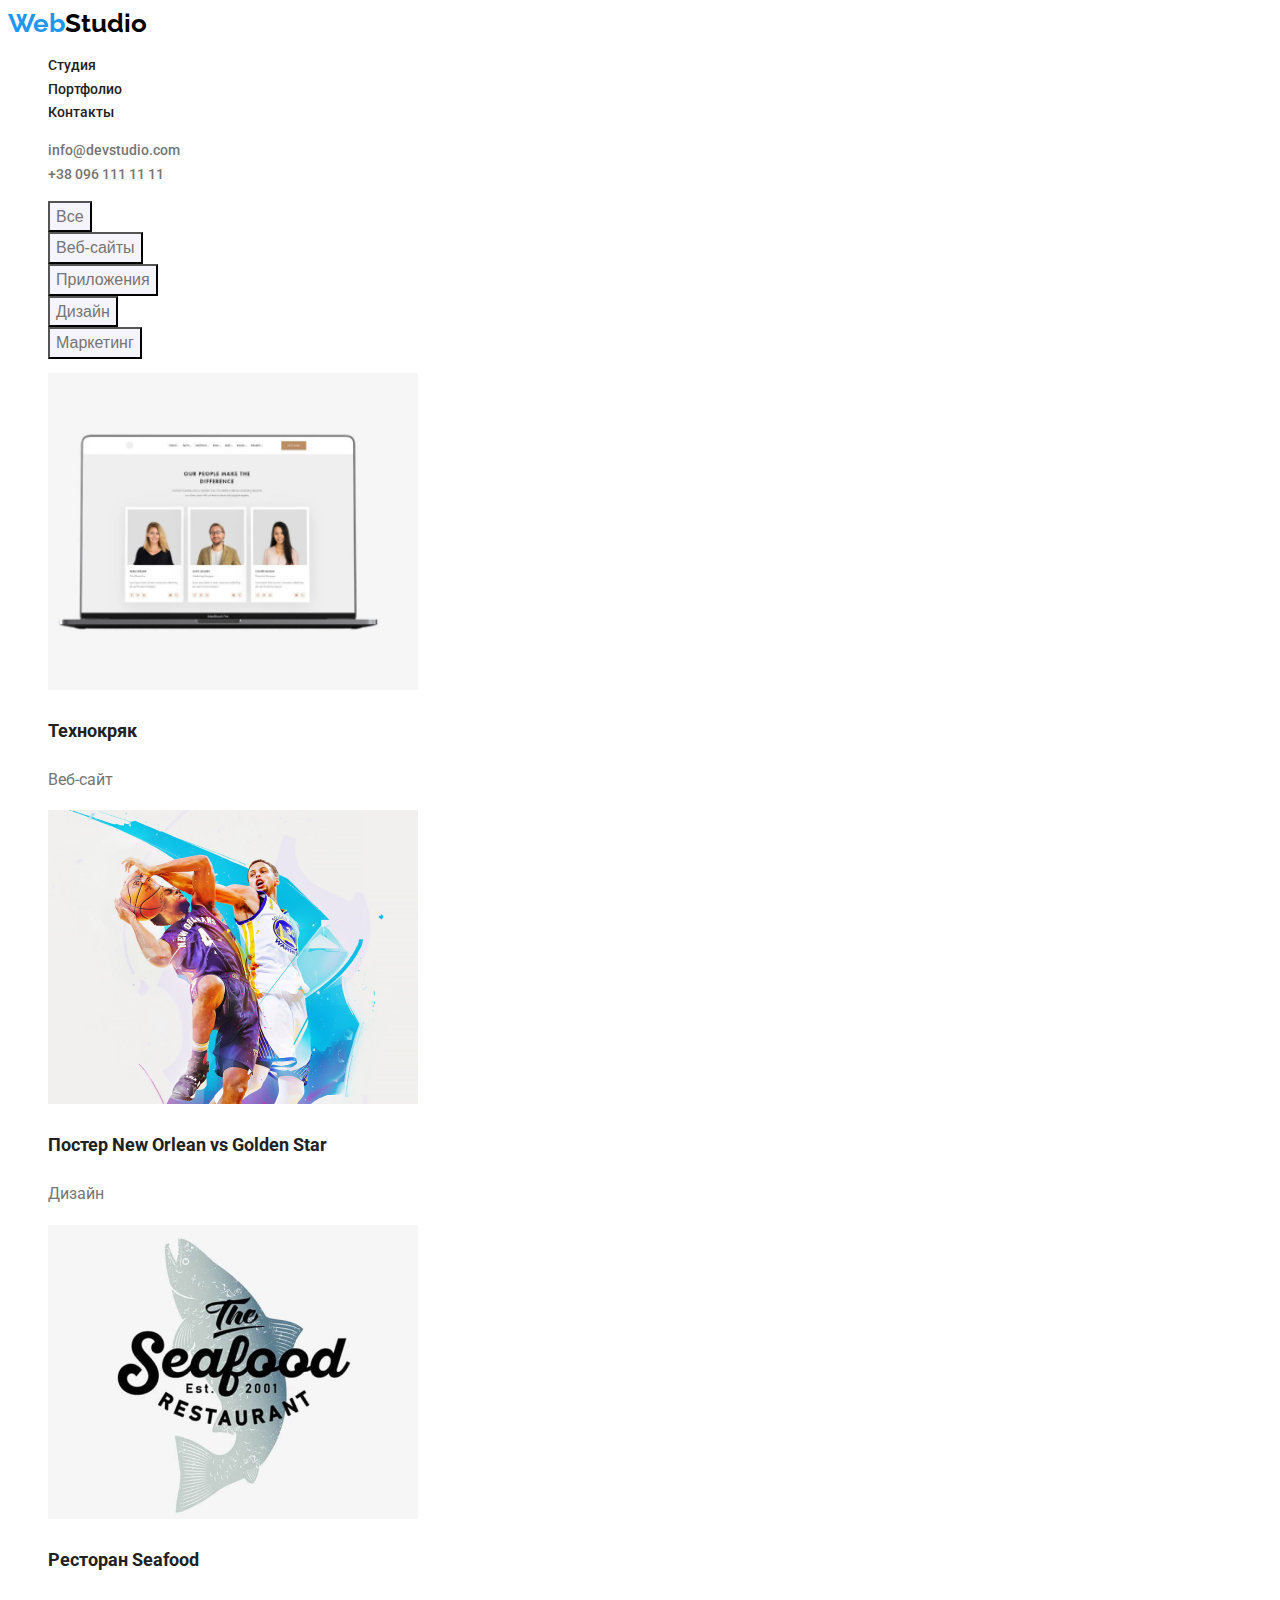
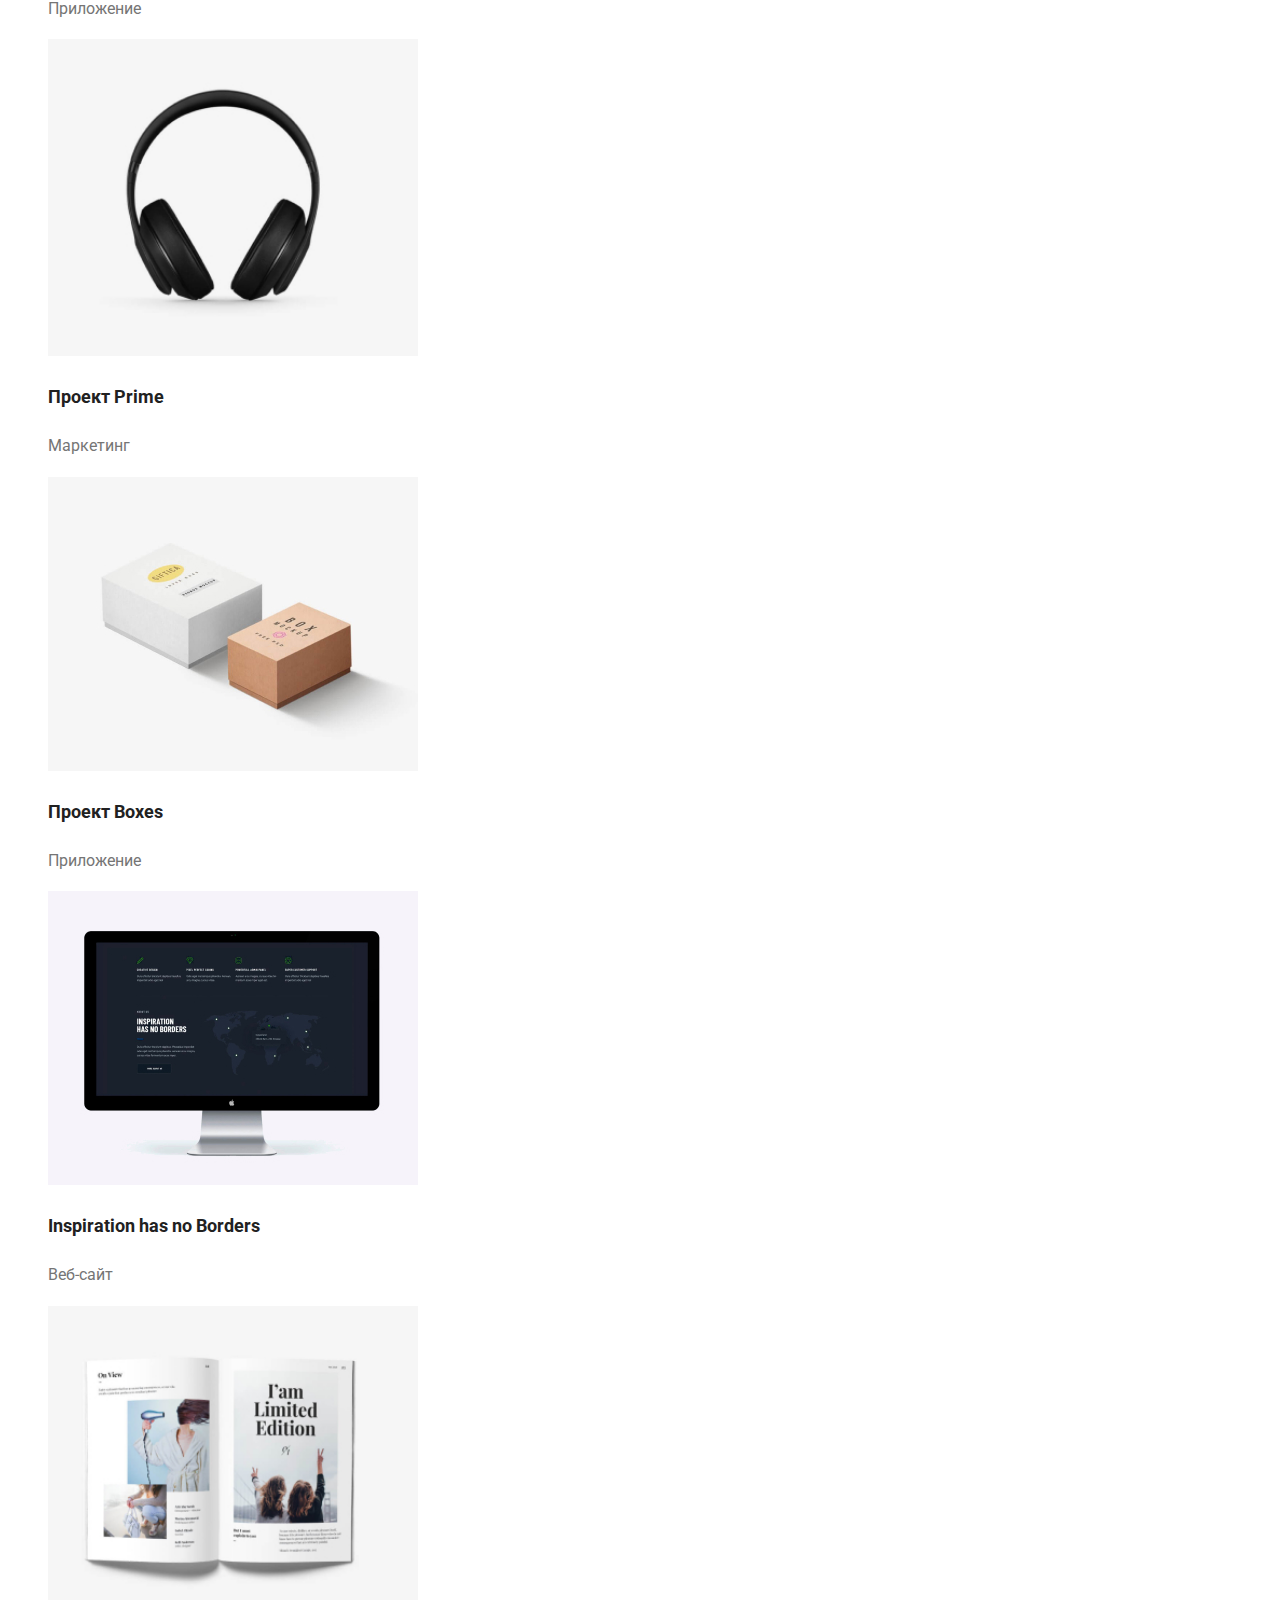
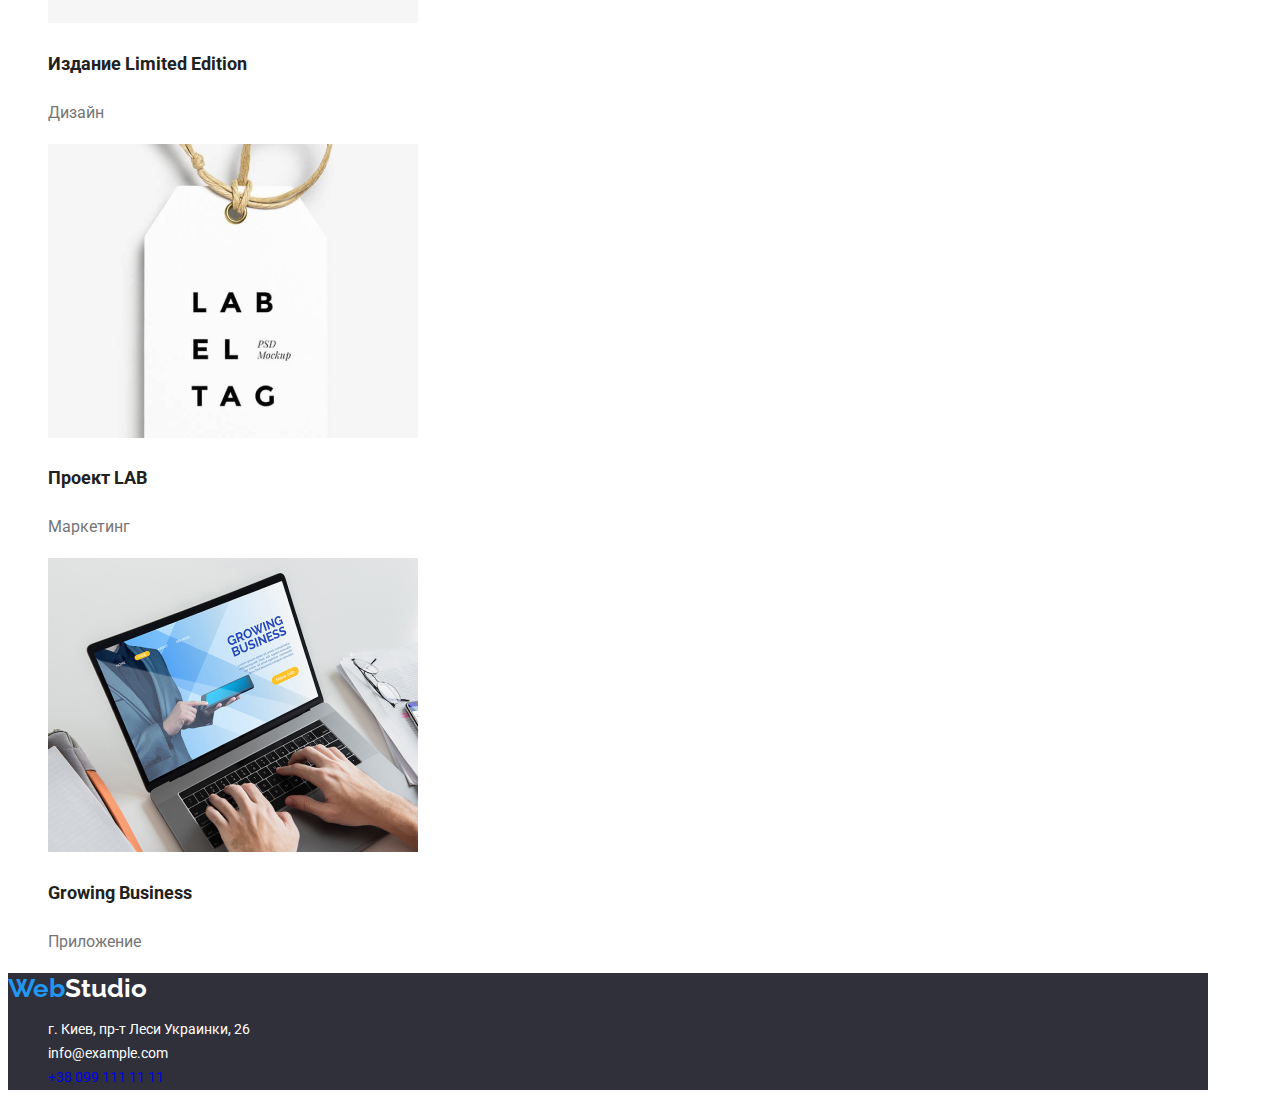
==== portfolio.html @ 722e7d53 "Update portfolio.html" ====
<!DOCTYPE html>
<html lang="en">
  <head>
    <meta charset="UTF-8" />
    <meta http-equiv="X-UA-Compatible" content="IE=edge" />
    <meta name="viewport" content="width=device-width, initial-scale=1.0" />
    <title>Document</title>
    <link
      href="https://fonts.googleapis.com/css2?family=Raleway:wght@700&family=Roboto:wght@400;500;700;900&display=swap"
      rel="stylesheet"
    />
    <link rel="stylesheet" href="./css/styles.css" />
  </head>
  <body>
    <div class="container">
      <header>
      <a class="logo" href="">Web<span class="black-texst">Studio</span> </a>
      <nav>
        <ul>
          <li>
            <a class="link-nav" href="./index.html">Студия</a>
          </li>
          <li>
            <a class="link-nav" href="/portfolio.html">Портфолио</a>
          </li>
          <li><a class="link-nav" href="">Контакты</a></li>
        </ul>
      </nav>
      <ul>
        <li>
          <a class="contact-link" href="">info@devstudio.com</a>
        </li>
        <li>
          <a class="contact-link" href="">+38 096 111 11 11</a>
        </li>
      </ul>
    </header>
    <main>
      <section>
        <ul>
          <li><button class="secondary-button" type="button">Все</button></li>
          <li>
            <button class="secondary-button" type="button">Веб-сайты</button>
          </li>
          <li>
            <button class="secondary-button" type="button">Приложения</button>
          </li>
          <li>
            <button class="secondary-button" type="button">Дизайн</button>
          </li>
          <li>
            <button class="secondary-button" type="button">Маркетинг</button>
          </li>
        </ul>
        <ul class="portfolio-list">
          <li class="portfolio-list-item">
            <img
              class="img"
              src="./images/imgproject1.jpg"
              alt="Project1"
              width="370px"
            />
            <h2 class="portfolio-item-title">Технокряк</h2>
            <p class="portfolio-item-divide">Веб-сайт</p>
          </li>
          <li class="portfolio-list-item">
            <img
              class="img"
              src="./images/imgproject2.jpg"
              alt="Project2"
              width="370px"
            />
            <h2 class="portfolio-item-title">
              Постер New Orlean vs Golden Star
            </h2>
            <p class="portfolio-item-divide">Дизайн</p>
          </li>
          <li class="portfolio-list-item">
            <img
              class="img"
              src="./images/imgproject3.jpg"
              alt="Project3"
              width="370px"
            />
            <h2 class="portfolio-item-title">Ресторан Seafood</h2>
            <p class="portfolio-item-divide">Приложение</p>
          </li>
          <li class="portfolio-list-item">
            <img
              class="img"
              src="./images/imgproject4.jpg"
              alt="Project4"
              width="370px"
            />
            <h2 class="portfolio-item-title">Проект Prime</h2>
            <p class="portfolio-item-divide">Маркетинг</p>
          </li>
          <li class="portfolio-list-item">
            <img
              class="img"
              src="./images/imgproject5.jpg"
              alt="Project5"
              width="370px"
            />
            <h2 class="portfolio-item-title">Проект Boxes</h2>
            <p class="portfolio-item-divide">Приложение</p>
          </li>
          <li class="portfolio-list-item">
            <img
              class="img"
              src="./images/imgproject6.jpg"
              alt="Project6"
              width="370px"
            />
            <h2 class="portfolio-item-title">Inspiration has no Borders</h2>
            <p class="portfolio-item-divide">Веб-сайт</p>
          </li>
          <li class="portfolio-list-item">
            <img
              class="img"
              src="./images/imgproject7.jpg"
              alt="Project7"
              width="370px"
            />
            <h2 class="portfolio-item-title">Издание Limited Edition</h2>
            <p class="portfolio-item-divide">Дизайн</p>
          </li>
          <li class="portfolio-list-item">
            <img
              class="img"
              src="./images/imgproject8.jpg"
              alt="Project8"
              width="370px"
            />
            <h2 class="portfolio-item-title">Проект LAB</h2>
            <p class="portfolio-item-divide">Маркетинг</p>
          </li>
          <li>
            <img
              class="img"
              src="./images/imgproject9.jpg"
              alt="Project9"
              width="370px"
            />
            <h2 class="portfolio-item-title">Growing Business</h2>
            <p class="portfolio-item-divide">Приложение</p>
          </li>
        </ul>
      </section>
    </main>
    <footer class="footer">
      <a href=""
        ><span class="logo">Web<nobr class="white-texst">Studio</nobr></span></a
      >
      <address class="address-section">
        <ul class="contact-footer">
          <li>
            <a
              class="contact-footer"
              href="https://www.google.com.ua/maps/place/бул.+Леси+Украинки,+26,+Киев,+02000/@50.4265841,30.5361971,17z/data=!3m1!4b1!4m9!1m2!2m1!1z0LMuINCa0LjQtdCyLCDQv9GALdGCINCb0LXRgdC4INCj0LrRgNCw0LjQvdC60LgsIDI2!3m5!1s0x40d4cf0e033ecbe9:0x57a4dffefec77da0!8m2!3d50.4265807!4d30.5383858!15sCjPQsy4g0JrQuNC10LIsINC_0YAt0YIg0JvQtdGB0Lgg0KPQutGA0LDQuNC90LrQuCwgMjaSARFjb21wb3VuZF9idWlsZGluZw?hl=ru"
              >г. Киев, пр-т Леси Украинки, 26</a
            >
          </li>
          <li>
            <a class="contact-footer" href="info@example.com"
              >info@example.com</a
            >
          </li>
          <li>
            <a class="contacts-footer" href="+380991111111"
              >+38 099 111 11 11</a
            >
          </li>
        </ul>
      </address>
    </footer>
    </div>
  </body>
</html>
---- css/styles.css ----
:root {
  --primary-text-color: #757575;
  --title-text-color: #212121;
  --accent-color: #2196f3;
  --primary-white-color: #ffffff;
  --section-bg-color: #2f303a;
  --button-bg-color: #f5f4fa;
  --black-texst-color: #000000;
}
body {
  font-family: Roboto;
  font-weight: 400;
  line-height: 1.7;
  color: var(--primary-text-color);
  font-size: 14px;
}
ul {
  list-style: none;
}
a {
  text-decoration: none;
}
.hero-title {
  font-weight: 900;
  font-size: 44px;
  line-height: 1.36;
  color: var(--primary-white-color);
  background-color: var(--section-bg-color);
}
.primary-button {
  font-size: 16px;
  font-weight: 700;
  line-height: 1.9;
  color: var(--primary-white-color);
  background: var(--accent-color);
  cursor: pointer;
}

.title {
  font-size: 36px;
  font-weight: 700;
  line-height: 1.17;
  color: var(--title-text-color);
}
.benefit-title {
  font-size: 14px;
  line-height: 1.17;
  font-weight: 700;
  color: var(--title-text-color);
}
.benefit {
}
.benefit-description {
}

.link {
  font-size: 14px;
  line-height: 1.14;
  color: var(--title-text-color);
}
.portfolio-list {
}
.portfolio-list-item {
}
.img {
}
.portfolio-item-title {
  font-weight: 700;
  line-height: 2;
  color: var(--title-text-color);
  font-size: 18px;
}
.portfolio-item-divide {
  font-size: 16px;
  line-height: 1.86;
  color: var(--primary-text-color);
}
.team {
}
.member-team {
}
.name-team-member {
  font-weight: 500;
  font-size: 16px;
  line-height: 1.17;
  color: var(--title-text-color);
}
.position {
  font-size: 16px;
}
.secondary-button {
  font-size: 16px;
  line-height: 1.6;
  font-weight: 500;
  color: var(---title-text-color);
  background: var(--button-bg-color);
  cursor: pointer;
}
.secondary-button:hover,
.secondary-button:focus {
  color: var(--primary-white-color);
  background: var(--accent-color);
}
.link-nav {
  font-size: 14px;
  font-weight: 500;
  line-height: 1.17;
  color: var(--title-text-color);
}
.link-nav:hover,
.link-nav:focus {
  color: var(--accent-color);
}

.contact-link {
  font-size: 14px;
  font-weight: 500;
  line-height: 1.17;
  color: var(--primary-text-color);
}
.contact-link:hover,
.contact-link:focus {
  color: var(--accent-color);
}
.logo {
  font-family: Raleway;
  font-weight: 700;
  font-size: 26px;
  line-height: 1.17;
  color: var(--accent-color);
}
.black-texst {
  color: var(--black-texst-color);
}
.white-texst {
  color: var(--primary-white-color);
}
.contact-footer {
  line-height: 1.7;
  color: var(--primary-white-color);
}
.footer,
.hero-section {
  background: var(--section-bg-color);
}
.address-section {
  font-style: normal;
}
.container{
  width: 1200px;
}
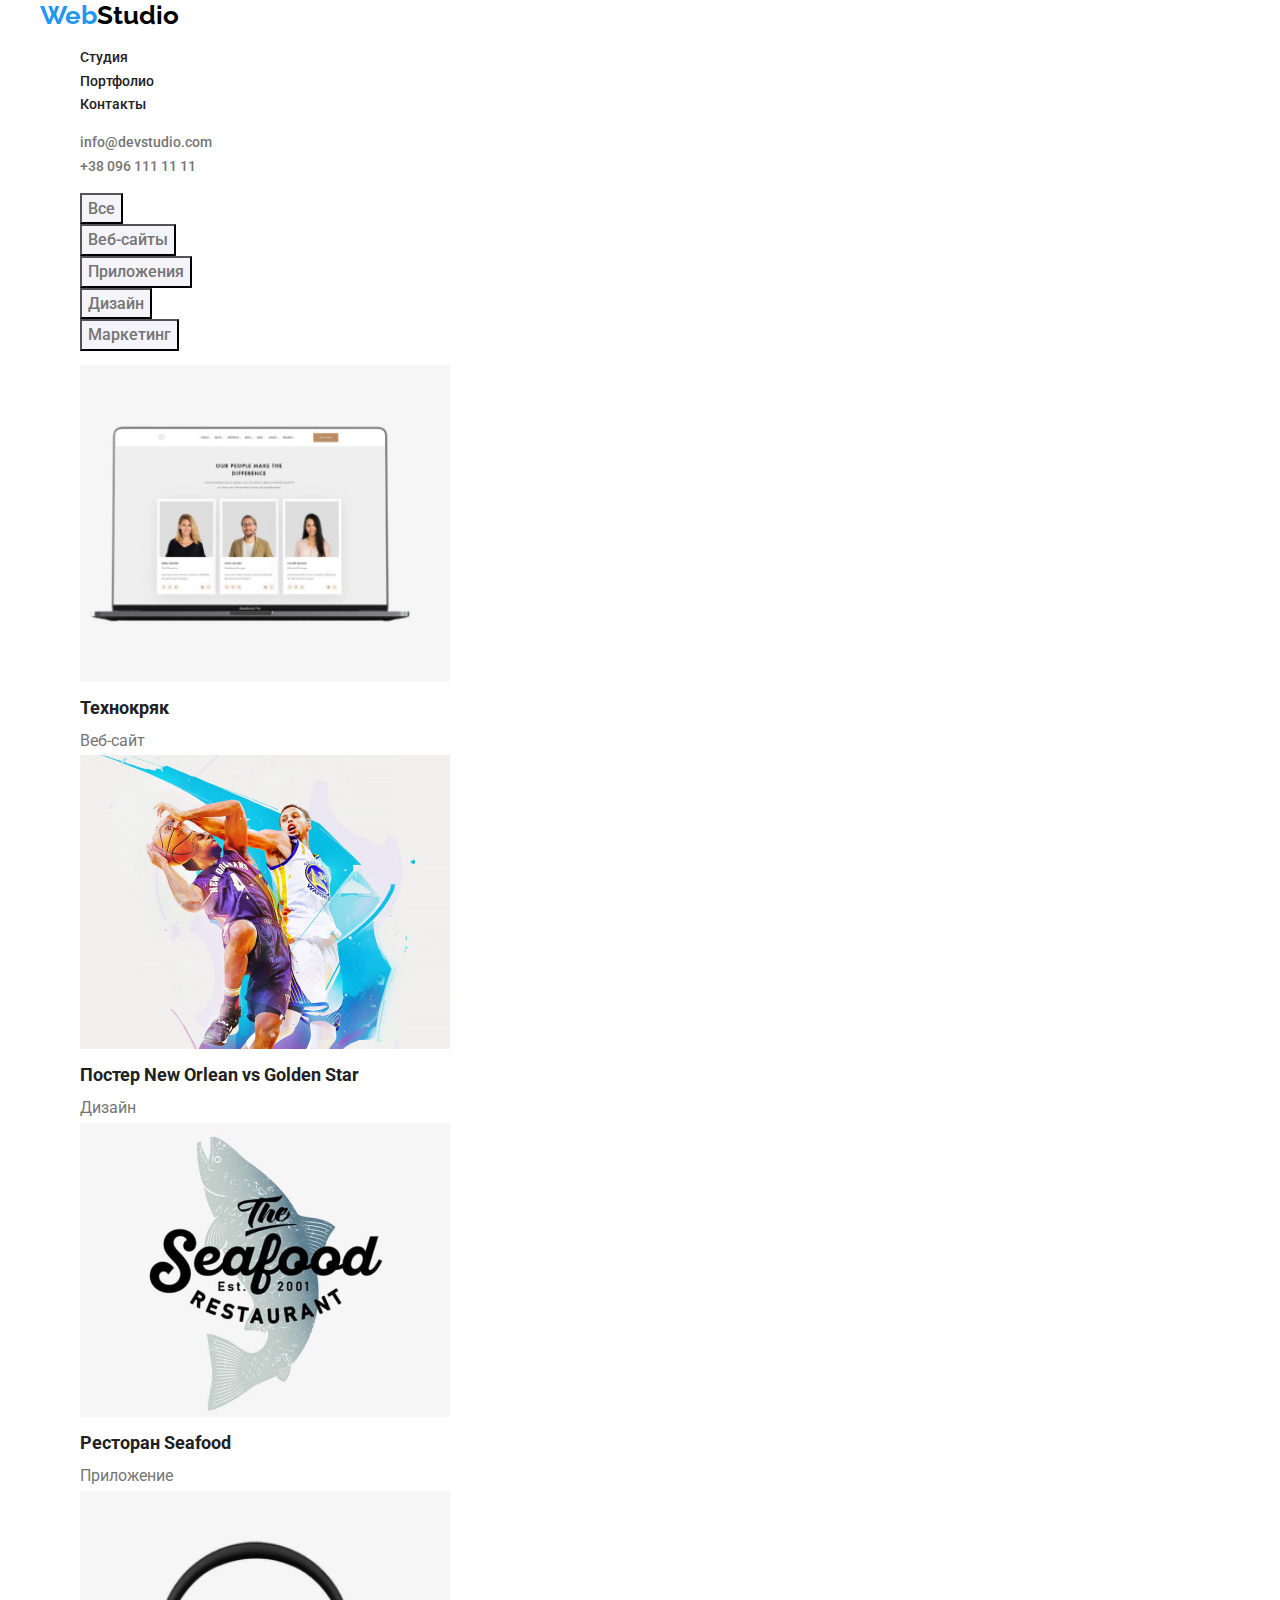
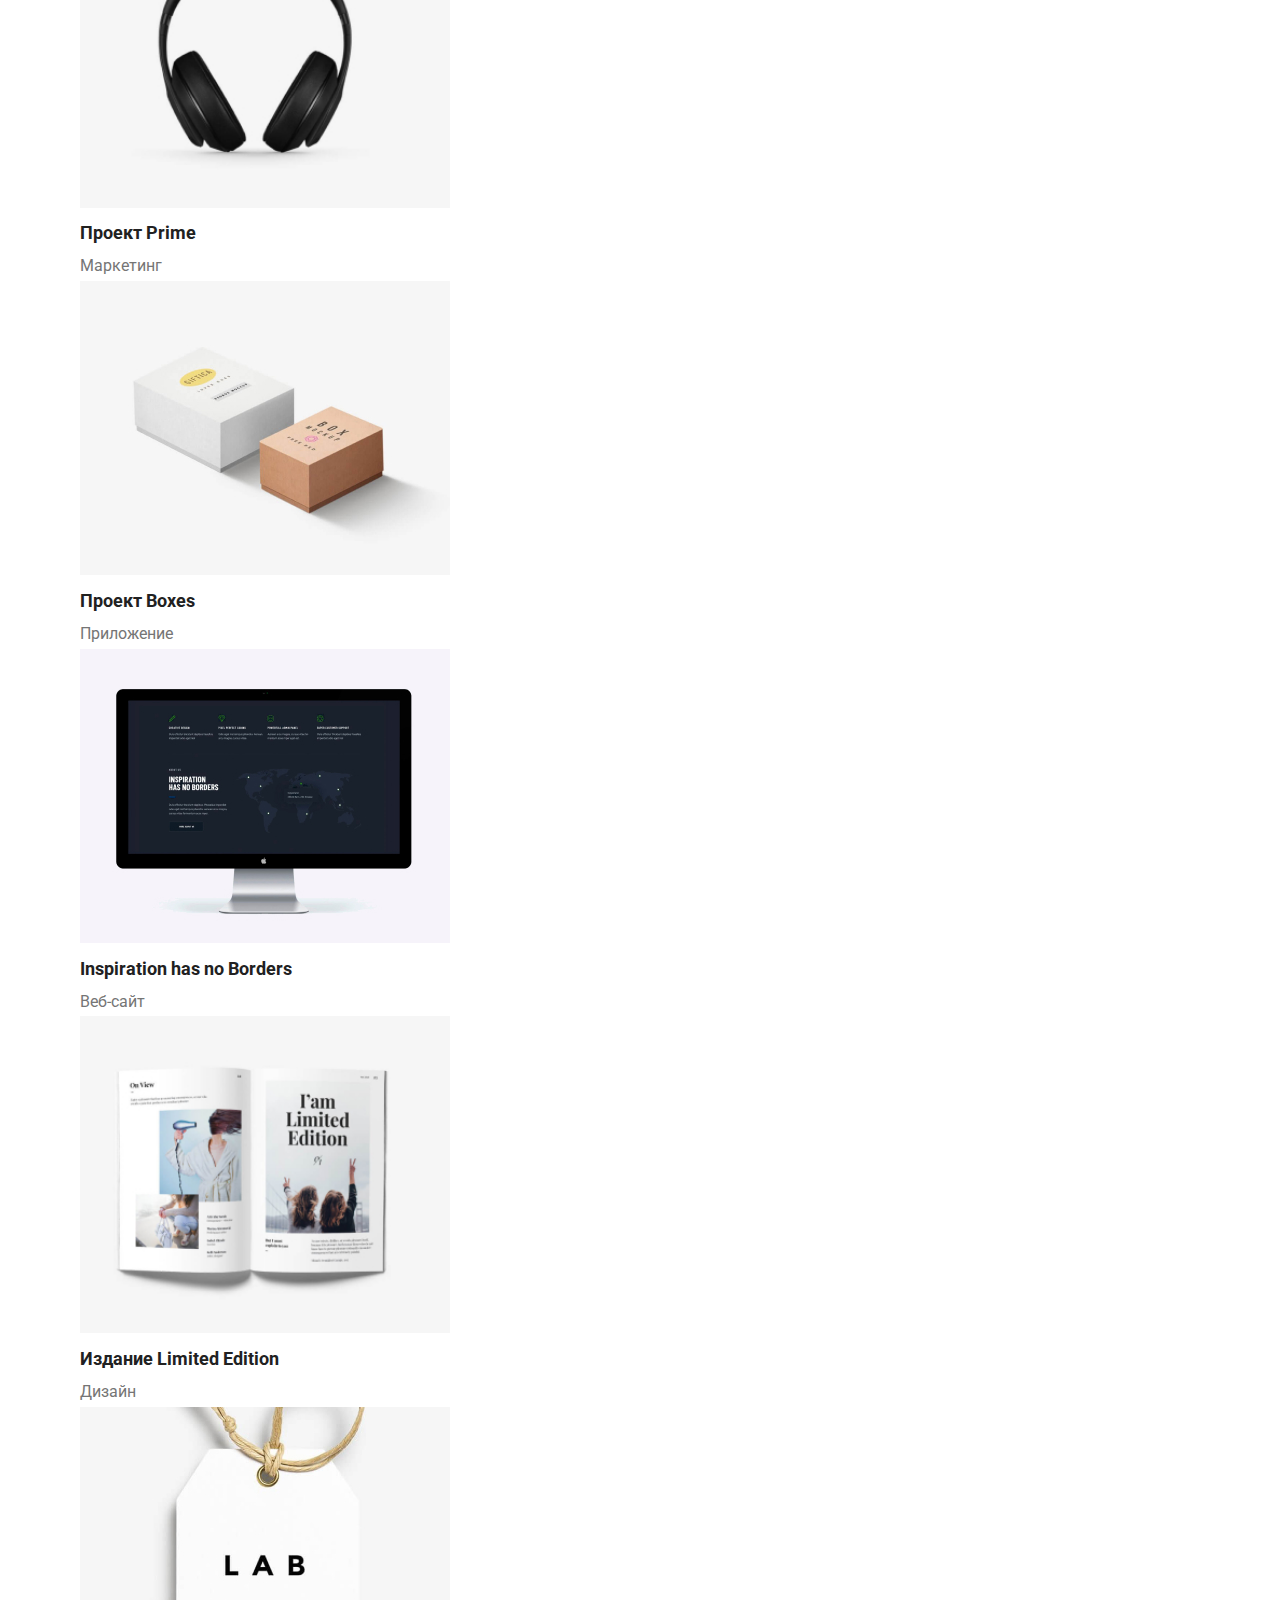
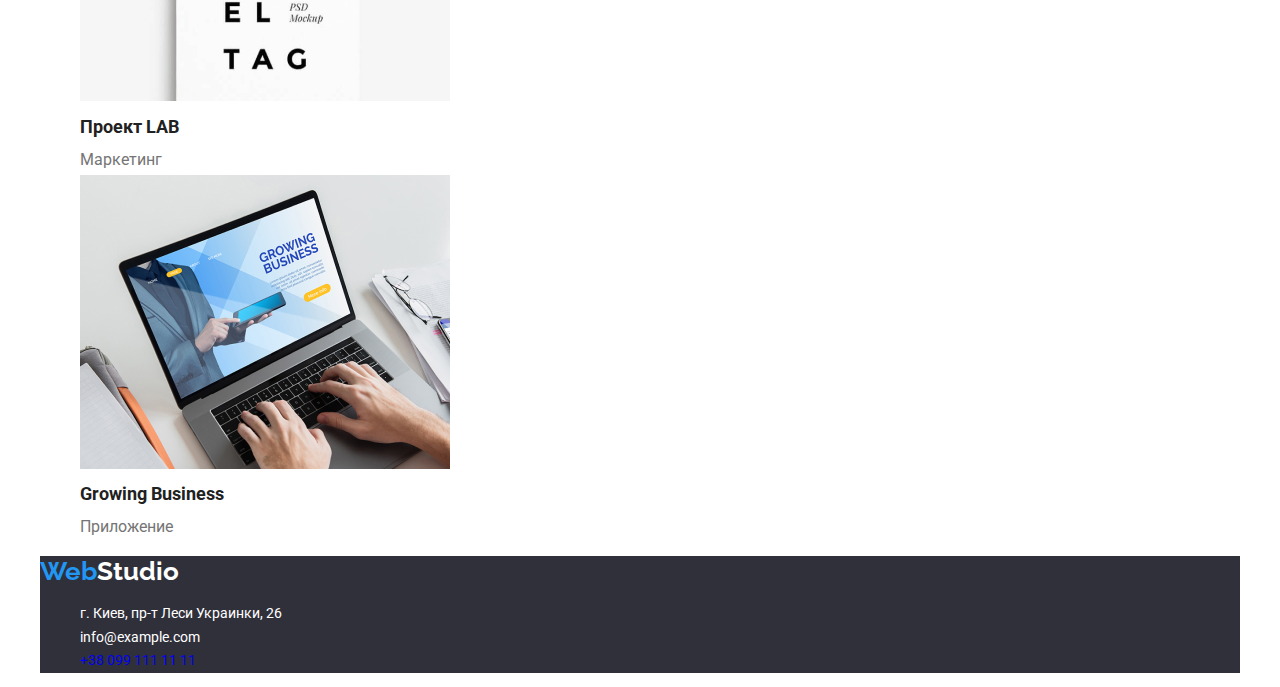
==== commit a52abcf0: "Update portfolio.html" ====
--- a/portfolio.html
+++ b/portfolio.html
@@ -9,6 +9,7 @@
       href="https://fonts.googleapis.com/css2?family=Raleway:wght@700&family=Roboto:wght@400;500;700;900&display=swap"
       rel="stylesheet"
     />
+    <link rel="stylesheet" href="https://cdnjs.cloudflare.com/ajax/libs/modern-normalize/1.1.0/modern-normalize.min.css">
     <link rel="stylesheet" href="./css/styles.css" />
   </head>
   <body>
--- a/css/styles.css
+++ b/css/styles.css
@@ -14,6 +14,10 @@
   color: var(--primary-text-color);
   font-size: 14px;
 }
+p, h2, h1{
+  margin: 0;
+}
+
 ul {
   list-style: none;
 }
@@ -148,4 +152,6 @@
 }
 .container{
   width: 1200px;
+  margin-left: auto;
+  margin-right: auto ;
 }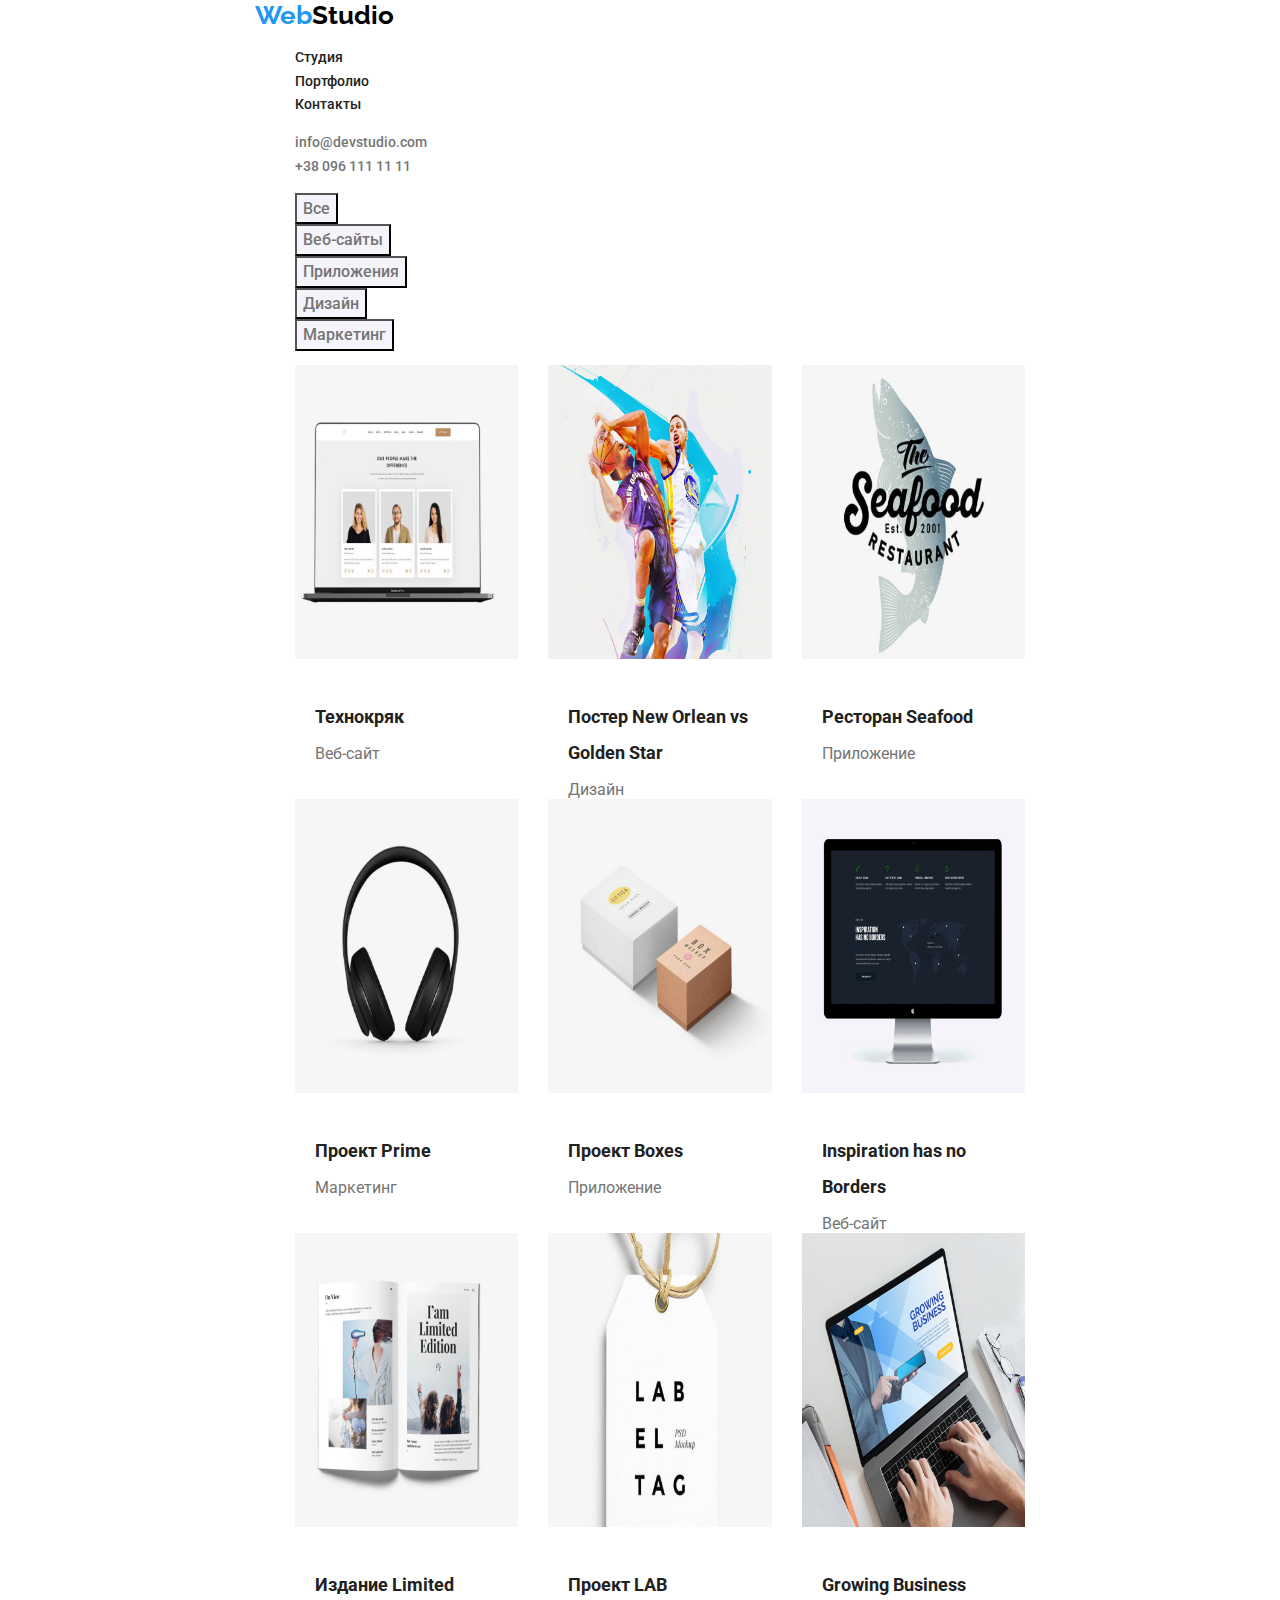
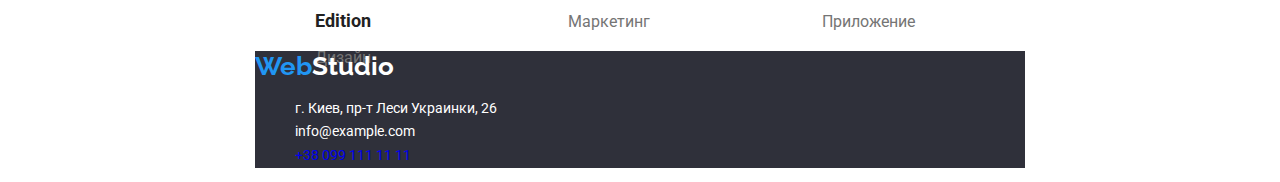
==== commit cffac130: "Update portfolio.html" ====
--- a/portfolio.html
+++ b/portfolio.html
@@ -14,7 +14,7 @@
   </head>
   <body>
     <div class="container">
-      <header>
+      <header >
       <a class="logo" href="">Web<span class="black-texst">Studio</span> </a>
       <nav>
         <ul>
@@ -61,8 +61,8 @@
               alt="Project1"
               width="370px"
             />
-            <h2 class="portfolio-item-title">Технокряк</h2>
-            <p class="portfolio-item-divide">Веб-сайт</p>
+            <div class="card-content"><h2 class="portfolio-item-title">Технокряк</h2>
+            <p class="portfolio-item-divide">Веб-сайт</p></div>
           </li>
           <li class="portfolio-list-item">
             <img
@@ -71,10 +71,10 @@
               alt="Project2"
               width="370px"
             />
-            <h2 class="portfolio-item-title">
+            <div class="card-content"><h2 class="portfolio-item-title">
               Постер New Orlean vs Golden Star
             </h2>
-            <p class="portfolio-item-divide">Дизайн</p>
+            <p class="portfolio-item-divide">Дизайн</p></div>
           </li>
           <li class="portfolio-list-item">
             <img
@@ -83,8 +83,8 @@
               alt="Project3"
               width="370px"
             />
-            <h2 class="portfolio-item-title">Ресторан Seafood</h2>
-            <p class="portfolio-item-divide">Приложение</p>
+            <div class="card-content"><h2 class="portfolio-item-title">Ресторан Seafood</h2>
+            <p class="portfolio-item-divide">Приложение</p></div>
           </li>
           <li class="portfolio-list-item">
             <img
@@ -93,8 +93,8 @@
               alt="Project4"
               width="370px"
             />
-            <h2 class="portfolio-item-title">Проект Prime</h2>
-            <p class="portfolio-item-divide">Маркетинг</p>
+            <div class="card-content"> <h2 class="portfolio-item-title">Проект Prime</h2>
+            <p class="portfolio-item-divide">Маркетинг</p></div>
           </li>
           <li class="portfolio-list-item">
             <img
@@ -103,8 +103,8 @@
               alt="Project5"
               width="370px"
             />
-            <h2 class="portfolio-item-title">Проект Boxes</h2>
-            <p class="portfolio-item-divide">Приложение</p>
+            <div class="card-content"><h2 class="portfolio-item-title">Проект Boxes</h2>
+            <p class="portfolio-item-divide">Приложение</p></div>
           </li>
           <li class="portfolio-list-item">
             <img
@@ -113,8 +113,8 @@
               alt="Project6"
               width="370px"
             />
-            <h2 class="portfolio-item-title">Inspiration has no Borders</h2>
-            <p class="portfolio-item-divide">Веб-сайт</p>
+            <div class="card-content"><h2 class="portfolio-item-title">Inspiration has no Borders</h2>
+            <p class="portfolio-item-divide">Веб-сайт</p></div>
           </li>
           <li class="portfolio-list-item">
             <img
@@ -123,8 +123,8 @@
               alt="Project7"
               width="370px"
             />
-            <h2 class="portfolio-item-title">Издание Limited Edition</h2>
-            <p class="portfolio-item-divide">Дизайн</p>
+            <div class="card-content"> <h2 class="portfolio-item-title">Издание Limited Edition</h2>
+            <p class="portfolio-item-divide">Дизайн</p></div>
           </li>
           <li class="portfolio-list-item">
             <img
@@ -133,18 +133,18 @@
               alt="Project8"
               width="370px"
             />
-            <h2 class="portfolio-item-title">Проект LAB</h2>
-            <p class="portfolio-item-divide">Маркетинг</p>
+            <div class="card-content"><h2 class="portfolio-item-title">Проект LAB</h2>
+            <p class="portfolio-item-divide">Маркетинг</p></div>
           </li>
-          <li>
+          <li class="portfolio-list-item">
             <img
               class="img"
               src="./images/imgproject9.jpg"
               alt="Project9"
               width="370px"
             />
-            <h2 class="portfolio-item-title">Growing Business</h2>
-            <p class="portfolio-item-divide">Приложение</p>
+            <div class="card-content"><h2 class="portfolio-item-title">Growing Business</h2>
+            <p class="portfolio-item-divide">Приложение</p></div>
           </li>
         </ul>
       </section>
--- a/css/styles.css
+++ b/css/styles.css
@@ -16,6 +16,7 @@
 }
 p, h2, h1{
   margin: 0;
+  padding: 0;
 }
 
 ul {
@@ -63,21 +64,40 @@
   color: var(--title-text-color);
 }
 .portfolio-list {
+  display: flex;
+  flex-wrap: wrap;
+  
+  margin-top: -30px;
+  margin-left: -30px;
 }
-.portfolio-list-item {
+ .portfolio-list-item {
+  flex-basis: calc(100% / 3 - 30px);
+  margin-top: 30px;
+  margin-left: 30px;
+  width: 370px;
+  height: 404px;
 }
 .img {
+  display: block;
+  width: 370px;
+  height: 294px;
+  max-width: 100%;
 }
 .portfolio-item-title {
   font-weight: 700;
   line-height: 2;
   color: var(--title-text-color);
   font-size: 18px;
+  margin-top: 20px;
 }
 .portfolio-item-divide {
   font-size: 16px;
   line-height: 1.86;
   color: var(--primary-text-color);
+  margin-top: 4px;
+}
+.card-content{
+  padding: 20px;
 }
 .team {
 }
@@ -154,4 +174,7 @@
   width: 1200px;
   margin-left: auto;
   margin-right: auto ;
+  padding-left: 215px;
+  padding-right: 215px;
+ 
 }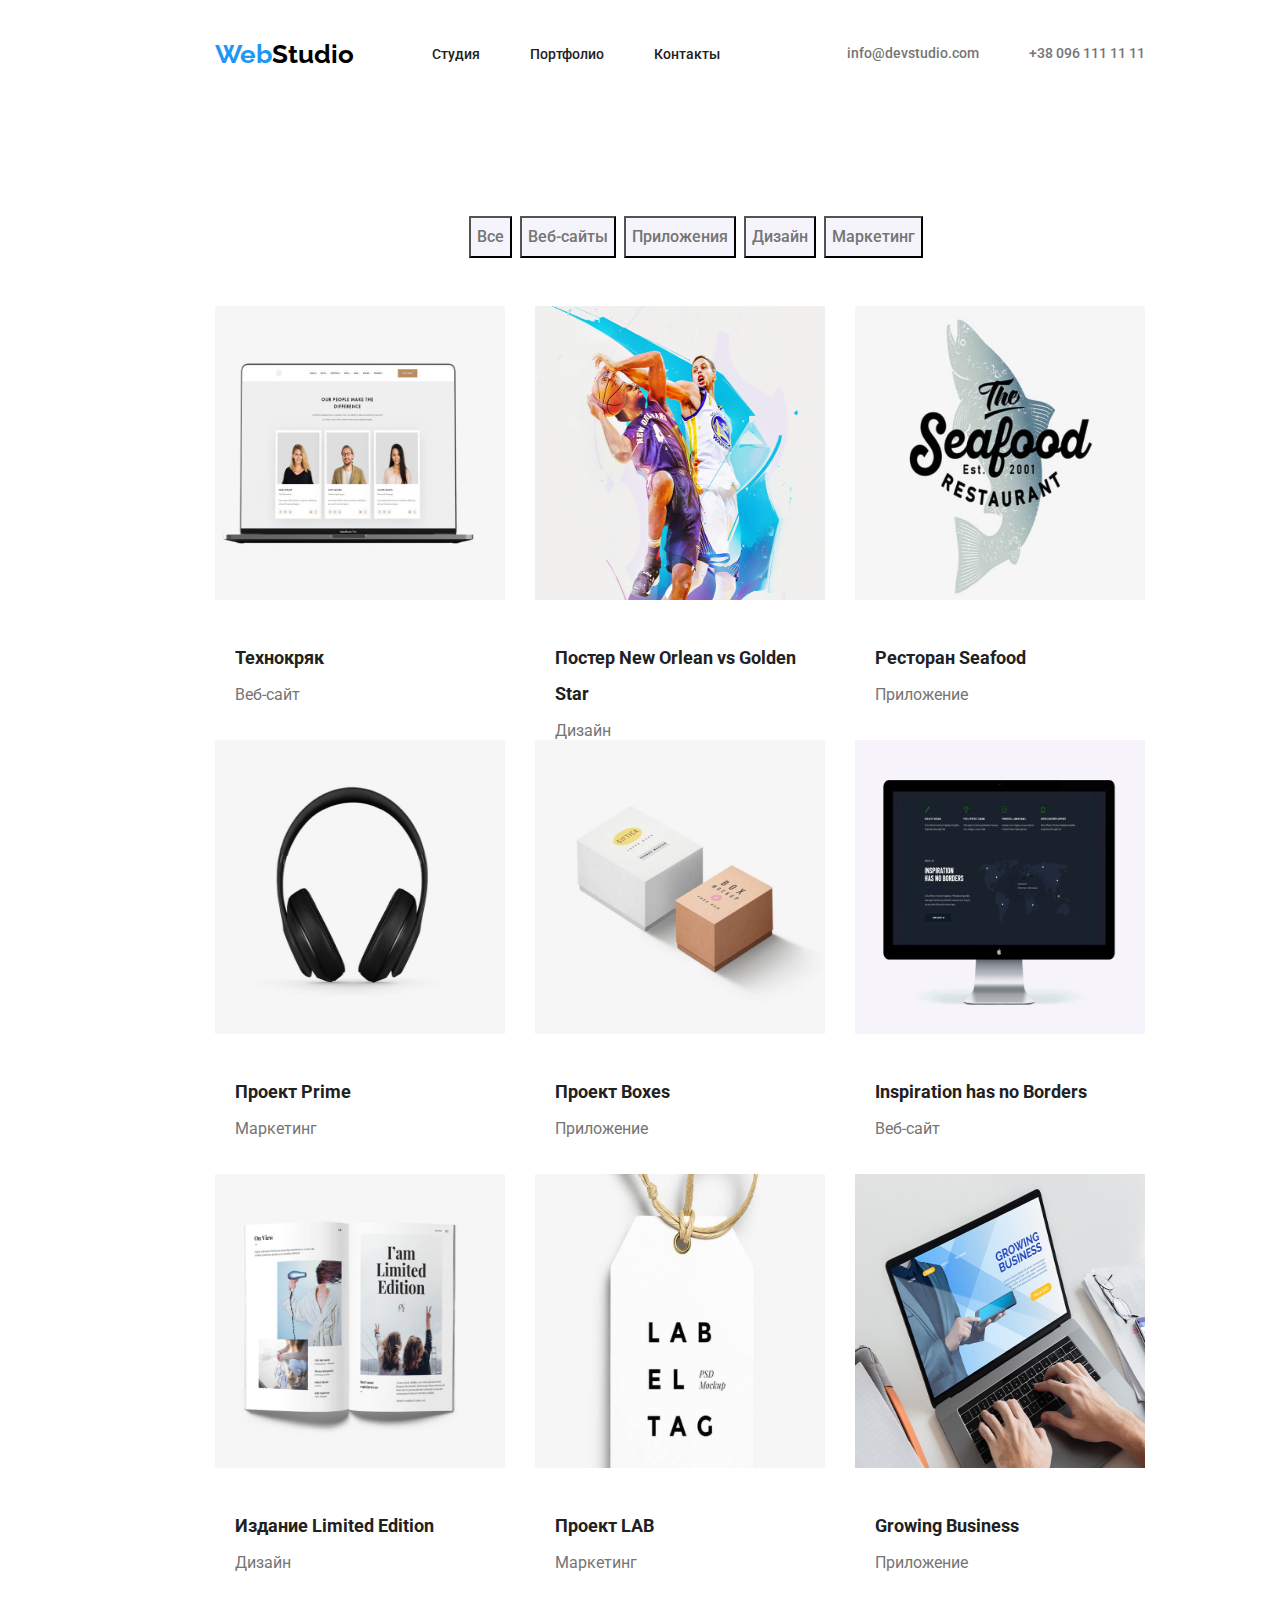
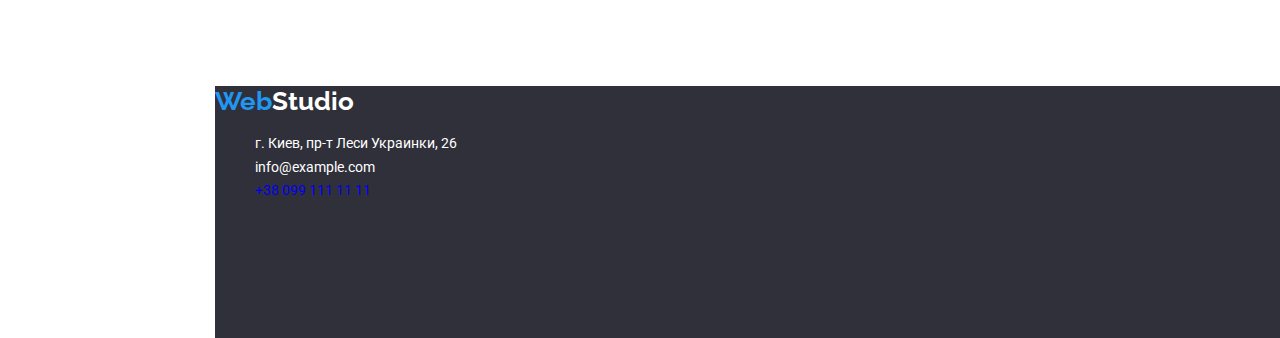
==== commit 5ed1dfc7: "Update portfolio.html" ====
--- a/portfolio.html
+++ b/portfolio.html
@@ -15,41 +15,43 @@
   <body>
     <div class="container">
       <header >
-      <a class="logo" href="">Web<span class="black-texst">Studio</span> </a>
-      <nav>
-        <ul>
-          <li>
+        <div class="main-nav">
+          <a class="logo" href="">Web<span class="black-texst">Studio</span> </a>
+      <nav >
+        <ul class="site-nav">
+          <li class="item">
             <a class="link-nav" href="./index.html">Студия</a>
           </li>
-          <li>
+          <li class="item">
             <a class="link-nav" href="/portfolio.html">Портфолио</a>
           </li>
-          <li><a class="link-nav" href="">Контакты</a></li>
+          <li class="item"><a class="link-nav" href="">Контакты</a></li>
         </ul>
       </nav>
-      <ul>
-        <li>
+      <ul class="contact-title">
+        <li class="contact-item">
           <a class="contact-link" href="">info@devstudio.com</a>
         </li>
-        <li>
+        <li class="contact-item">
           <a class="contact-link" href="">+38 096 111 11 11</a>
         </li>
       </ul>
+        </div>
     </header>
     <main>
       <section>
-        <ul>
-          <li><button class="secondary-button" type="button">Все</button></li>
-          <li>
+        <ul class="secondary-button-title">
+          <li class="secondary-button-item"><button class="secondary-button" type="button">Все</button></li>
+          <li class="secondary-button-item">
             <button class="secondary-button" type="button">Веб-сайты</button>
           </li>
-          <li>
+          <li class="secondary-button-item">
             <button class="secondary-button" type="button">Приложения</button>
           </li>
-          <li>
+          <li class="secondary-button-item">
             <button class="secondary-button" type="button">Дизайн</button>
           </li>
-          <li>
+          <li class="secondary-button-item">
             <button class="secondary-button" type="button">Маркетинг</button>
           </li>
         </ul>
--- a/css/styles.css
+++ b/css/styles.css
@@ -46,14 +46,47 @@
   font-weight: 700;
   line-height: 1.17;
   color: var(--title-text-color);
+  display: flex;
+  justify-content: center;
+  margin-bottom: 50px;
+  margin-top: 94px ;
+}
+.tittle-img{
+  display: flex;
+  padding-left: 0px;
+}
+.title-item-img{
+  padding-right:   30px;
+}
+.title-item-img:last-child{
+  padding-right:   0px;
+}
+.img-title{
+
+  width: 370px;
+  height: 294px;
+ max-width: 100%;
+
+}
+.benefit-section{
+  display: flex;
+  padding-top: 94px;
+  padding-left: 0px;
+  
 }
 .benefit-title {
   font-size: 14px;
   line-height: 1.17;
   font-weight: 700;
   color: var(--title-text-color);
+  margin-bottom: 10px;
 }
 .benefit {
+  margin-right: 30px;
+  width: 270px;
+}
+.benefit:last-child{
+  margin-right: 0px;
 }
 .benefit-description {
 }
@@ -66,6 +99,8 @@
 .portfolio-list {
   display: flex;
   flex-wrap: wrap;
+  padding-bottom: 94px;
+  padding-left: 0px;
   
   margin-top: -30px;
   margin-left: -30px;
@@ -100,17 +135,53 @@
   padding: 20px;
 }
 .team {
+  display: flex;
+  padding-left: 0px;
+  padding-bottom: 94px;
+}
+.img-team{
+   width: 270px;
+  height: 260px;
+  max-width: 100%;
 }
 .member-team {
-}
+  margin-right: 30px;
+
+}
+.member-team:last-child{margin-right: 0px;}
 .name-team-member {
   font-weight: 500;
   font-size: 16px;
   line-height: 1.17;
   color: var(--title-text-color);
+  margin-top: 30px;
+  text-align: center;
 }
 .position {
   font-size: 16px;
+  margin-bottom: 30px;
+  text-align: center;
+}
+
+.link-nav {
+  font-size: 14px;
+  font-weight: 500;
+  line-height: 1.17;
+  color: var(--title-text-color);
+  display: block;
+  padding-top: 32px;
+  padding-bottom: 32px;
+}
+.site-nav{
+  display: flex;
+}
+.item{
+  margin-right: 50px;
+}
+.item :last-child{margin-right: 0px;}
+.link-nav:hover,
+.link-nav:focus {
+  color: var(--accent-color);
 }
 .secondary-button {
   font-size: 16px;
@@ -119,28 +190,45 @@
   color: var(---title-text-color);
   background: var(--button-bg-color);
   cursor: pointer;
+  padding-top: 6px;
+  padding-bottom: 6px;
 }
 .secondary-button:hover,
 .secondary-button:focus {
   color: var(--primary-white-color);
   background: var(--accent-color);
 }
-.link-nav {
-  font-size: 14px;
-  font-weight: 500;
-  line-height: 1.17;
-  color: var(--title-text-color);
-}
-.link-nav:hover,
-.link-nav:focus {
-  color: var(--accent-color);
-}
-
+.secondary-button-title{
+  display: flex;
+  justify-content: center;
+padding-bottom: 34px;
+}
+.secondary-button-item{
+  margin-right: 8px;
+}
+.secondary-button-item :first-child{ 
+  margin-right: 0;}
+  .contact-title{
+    display: flex;
+  }
+.contact-item{
+    margin-right: 50px;
+  }
+  .contact-item:last-child{
+    margin-right: 0px;
+  }
+  .main-nav{
+display: flex;
+align-items: center;
+justify-content: space-between;
+padding-bottom: 94px;
+  }
 .contact-link {
   font-size: 14px;
   font-weight: 500;
   line-height: 1.17;
   color: var(--primary-text-color);
+
 }
 .contact-link:hover,
 .contact-link:focus {
@@ -162,16 +250,29 @@
 .contact-footer {
   line-height: 1.7;
   color: var(--primary-white-color);
+  margin-bottom: 9px;
+}
+.contact-footer:last-child{
+  margin-bottom: 0px;
 }
 .footer,
 .hero-section {
   background: var(--section-bg-color);
 }
+.footer{
+  height: 252px;
+  width: 1200px;
+}
 .address-section {
   font-style: normal;
 }
+.footer-main{
+  padding-top: 60px;
+  padding-bottom: 60px;
+
+}
 .container{
-  width: 1200px;
+  width: 1360px;
   margin-left: auto;
   margin-right: auto ;
   padding-left: 215px;
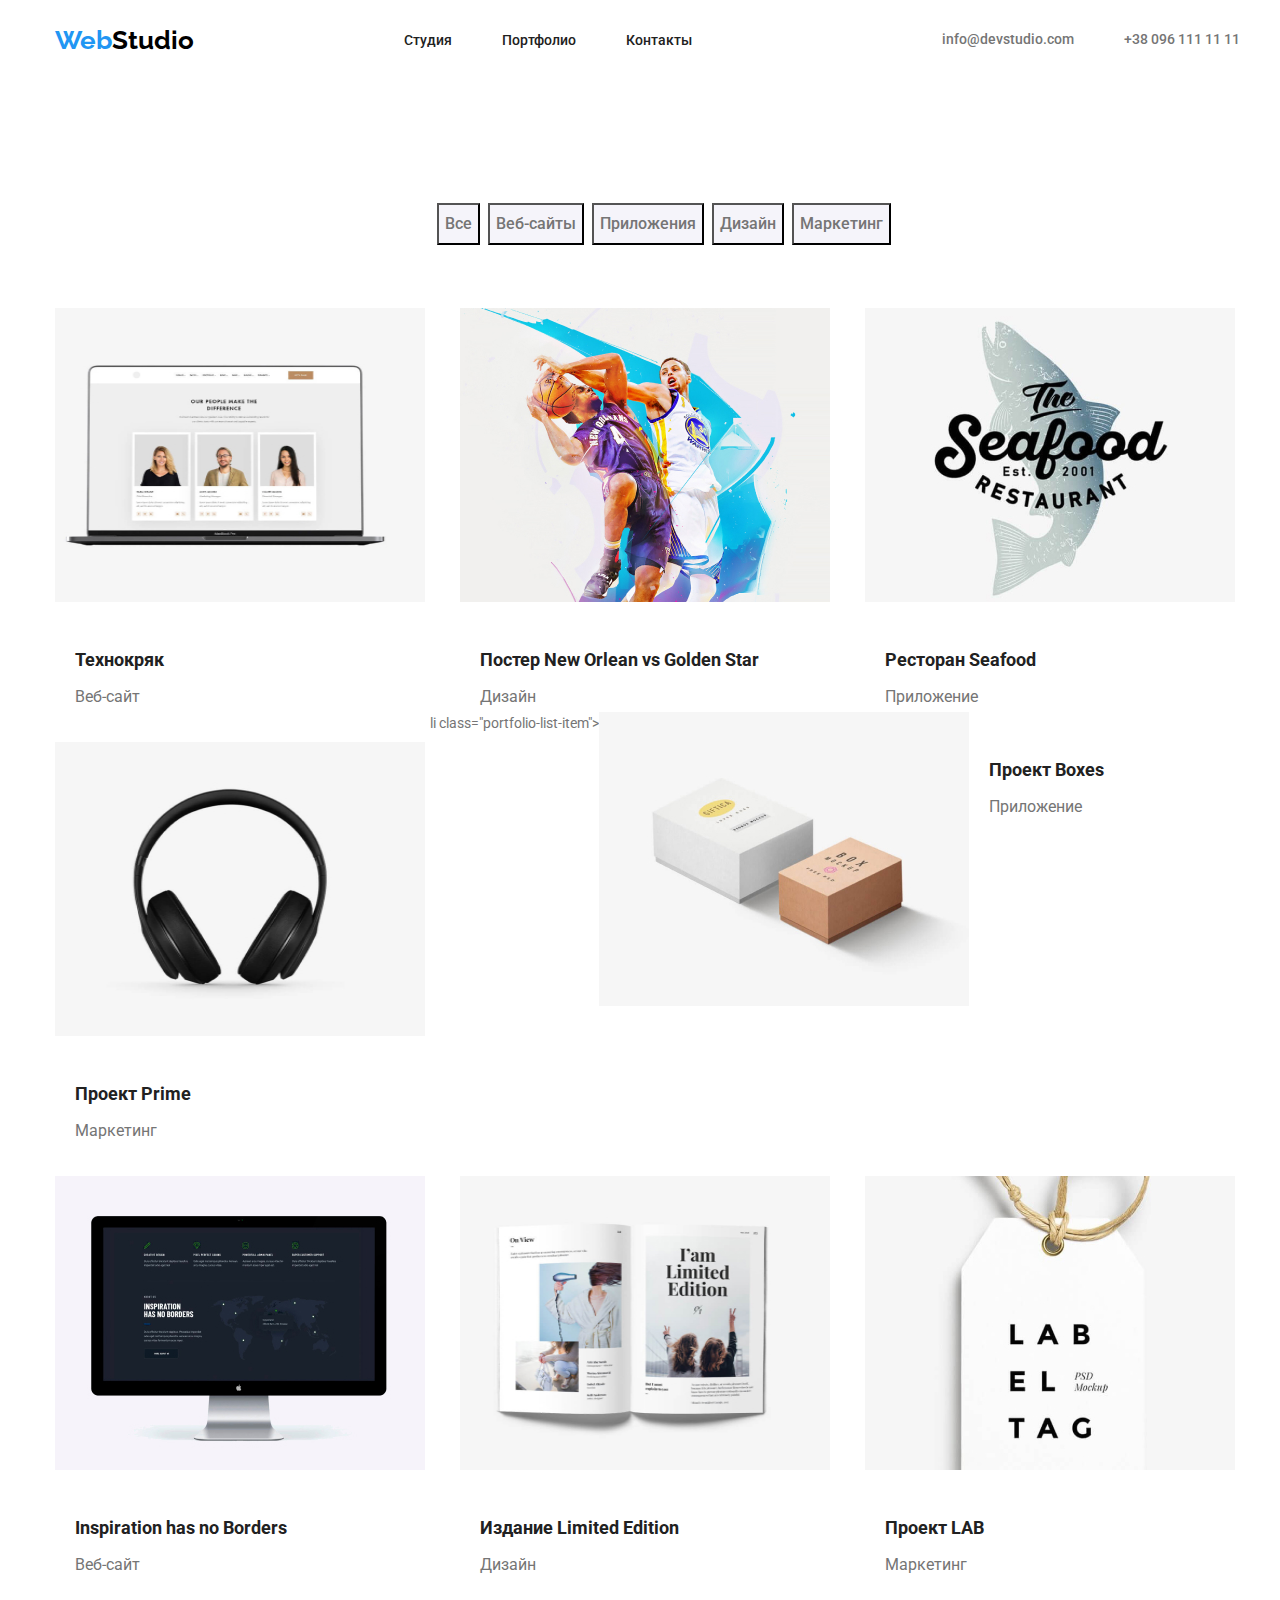
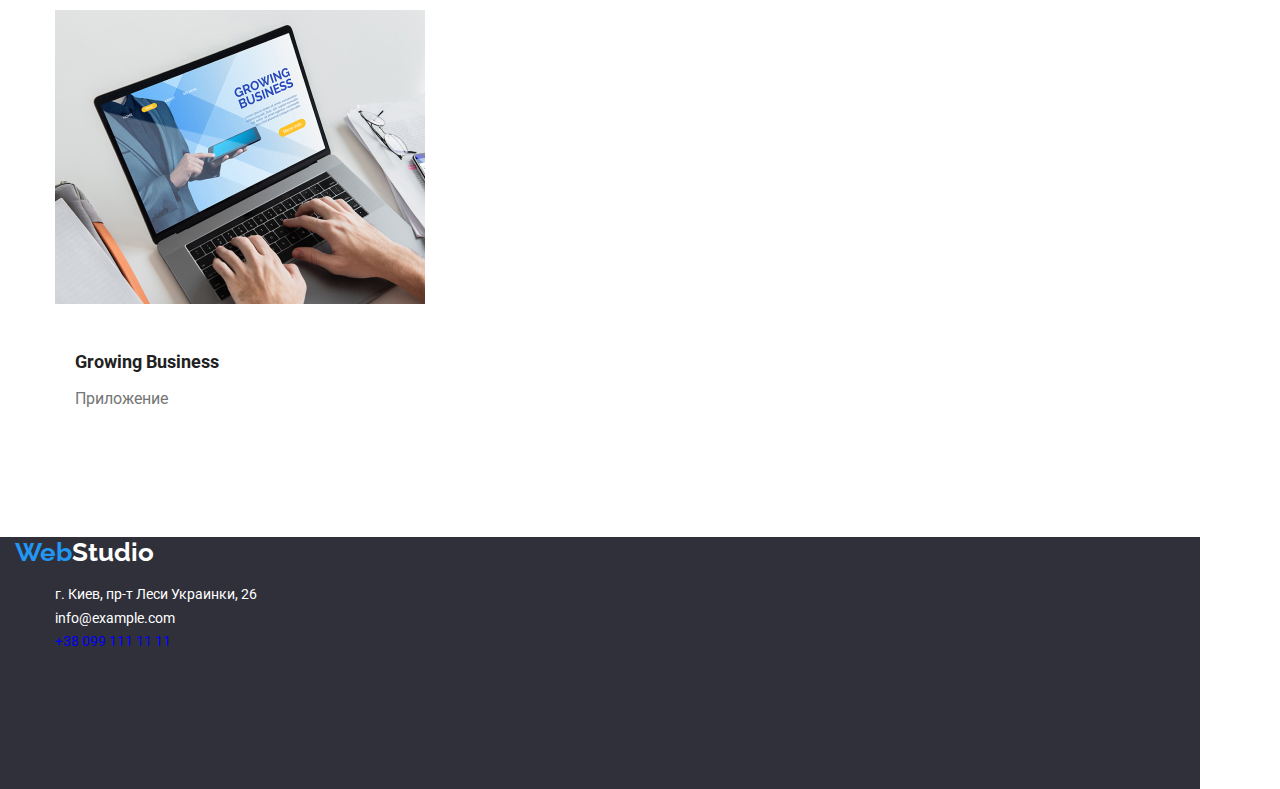
==== commit 7be90aac: "Update portfolio.html" ====
--- a/portfolio.html
+++ b/portfolio.html
@@ -13,50 +13,59 @@
     <link rel="stylesheet" href="./css/styles.css" />
   </head>
   <body>
-    <div class="container">
-      <header >
-        <div class="main-nav">
+      <header>
+        <div class="container"> 
+          <div class="main-nav">
           <a class="logo" href="">Web<span class="black-texst">Studio</span> </a>
-      <nav >
+       <nav >
         <ul class="site-nav">
           <li class="item">
             <a class="link-nav" href="./index.html">Студия</a>
           </li>
           <li class="item">
-            <a class="link-nav" href="/portfolio.html">Портфолио</a>
+            <a class="link-nav" href="./portfolio.html">Портфолио</a>
           </li>
           <li class="item"><a class="link-nav" href="">Контакты</a></li>
         </ul>
-      </nav>
-      <ul class="contact-title">
+       </nav>
+       <ul class="contact-title">
         <li class="contact-item">
           <a class="contact-link" href="">info@devstudio.com</a>
         </li>
         <li class="contact-item">
           <a class="contact-link" href="">+38 096 111 11 11</a>
         </li>
-      </ul>
+       </ul>
         </div>
+      </div>
     </header>
     <main>
-      <section>
-        <ul class="secondary-button-title">
-          <li class="secondary-button-item"><button class="secondary-button" type="button">Все</button></li>
-          <li class="secondary-button-item">
+        
+          <section>
+            <div class="container">
+            <ul class="secondary-button-title">
+           <li class="secondary-button-item"><button class="secondary-button" type="button">Все</button></li>
+           <li class="secondary-button-item">
             <button class="secondary-button" type="button">Веб-сайты</button>
-          </li>
-          <li class="secondary-button-item">
+           </li>
+           <li class="secondary-button-item">
             <button class="secondary-button" type="button">Приложения</button>
-          </li>
-          <li class="secondary-button-item">
+           </li>
+           <li class="secondary-button-item">
             <button class="secondary-button" type="button">Дизайн</button>
-          </li>
-          <li class="secondary-button-item">
+           </li>
+           <li class="secondary-button-item">
             <button class="secondary-button" type="button">Маркетинг</button>
-          </li>
-        </ul>
-        <ul class="portfolio-list">
-          <li class="portfolio-list-item">
+           </li>
+           </ul> 
+           </div>
+          </section>
+        
+         
+            <section>
+               <div class="container">
+               <ul class="portfolio-list">
+           <li class="portfolio-list-item">
             <img
               class="img"
               src="./images/imgproject1.jpg"
@@ -65,8 +74,8 @@
             />
             <div class="card-content"><h2 class="portfolio-item-title">Технокряк</h2>
             <p class="portfolio-item-divide">Веб-сайт</p></div>
-          </li>
-          <li class="portfolio-list-item">
+           </li>
+           <li class="portfolio-list-item">
             <img
               class="img"
               src="./images/imgproject2.jpg"
@@ -77,8 +86,8 @@
               Постер New Orlean vs Golden Star
             </h2>
             <p class="portfolio-item-divide">Дизайн</p></div>
-          </li>
-          <li class="portfolio-list-item">
+           </li>
+           <li class="portfolio-list-item">
             <img
               class="img"
               src="./images/imgproject3.jpg"
@@ -87,8 +96,8 @@
             />
             <div class="card-content"><h2 class="portfolio-item-title">Ресторан Seafood</h2>
             <p class="portfolio-item-divide">Приложение</p></div>
-          </li>
-          <li class="portfolio-list-item">
+           </li>
+           <li class="portfolio-list-item">
             <img
               class="img"
               src="./images/imgproject4.jpg"
@@ -97,8 +106,8 @@
             />
             <div class="card-content"> <h2 class="portfolio-item-title">Проект Prime</h2>
             <p class="portfolio-item-divide">Маркетинг</p></div>
-          </li>
-          <li class="portfolio-list-item">
+           </li>
+           li class="portfolio-list-item">
             <img
               class="img"
               src="./images/imgproject5.jpg"
@@ -107,8 +116,8 @@
             />
             <div class="card-content"><h2 class="portfolio-item-title">Проект Boxes</h2>
             <p class="portfolio-item-divide">Приложение</p></div>
-          </li>
-          <li class="portfolio-list-item">
+           </li>
+           <li class="portfolio-list-item">
             <img
               class="img"
               src="./images/imgproject6.jpg"
@@ -117,8 +126,8 @@
             />
             <div class="card-content"><h2 class="portfolio-item-title">Inspiration has no Borders</h2>
             <p class="portfolio-item-divide">Веб-сайт</p></div>
-          </li>
-          <li class="portfolio-list-item">
+           </li>
+           <li class="portfolio-list-item">
             <img
               class="img"
               src="./images/imgproject7.jpg"
@@ -127,8 +136,8 @@
             />
             <div class="card-content"> <h2 class="portfolio-item-title">Издание Limited Edition</h2>
             <p class="portfolio-item-divide">Дизайн</p></div>
-          </li>
-          <li class="portfolio-list-item">
+           </li>
+           <li class="portfolio-list-item">
             <img
               class="img"
               src="./images/imgproject8.jpg"
@@ -137,22 +146,27 @@
             />
             <div class="card-content"><h2 class="portfolio-item-title">Проект LAB</h2>
             <p class="portfolio-item-divide">Маркетинг</p></div>
-          </li>
-          <li class="portfolio-list-item">
+           </li>
+            <li class="portfolio-list-item">
             <img
               class="img"
               src="./images/imgproject9.jpg"
               alt="Project9"
-              width="370px"
-            />
+              width="370px"/>
             <div class="card-content"><h2 class="portfolio-item-title">Growing Business</h2>
             <p class="portfolio-item-divide">Приложение</p></div>
-          </li>
-        </ul>
-      </section>
+           </li>
+           </ul>
+            </div>
+
+
+            </section>
+            
+         
     </main>
     <footer class="footer">
-      <a href=""
+      <div class="container">
+         <a href=""
         ><span class="logo">Web<nobr class="white-texst">Studio</nobr></span></a
       >
       <address class="address-section">
@@ -171,12 +185,11 @@
           </li>
           <li>
             <a class="contacts-footer" href="+380991111111"
-              >+38 099 111 11 11</a
-            >
+              >+38 099 111 11 11</a>
           </li>
         </ul>
       </address>
+      </div>
     </footer>
-    </div>
   </body>
 </html>
--- a/css/styles.css
+++ b/css/styles.css
@@ -14,9 +14,8 @@
   color: var(--primary-text-color);
   font-size: 14px;
 }
-p, h2, h1{
+p, h1, h2, h3,h4,h5,h6{
   margin: 0;
-  padding: 0;
 }
 
 ul {
@@ -49,22 +48,17 @@
   display: flex;
   justify-content: center;
   margin-bottom: 50px;
-  margin-top: 94px ;
 }
 .tittle-img{
   display: flex;
-  padding-left: 0px;
-}
-.title-item-img{
-  padding-right:   30px;
-}
-.title-item-img:last-child{
-  padding-right:   0px;
-}
+  justify-content: space-between;
+}
+
 .img-title{
-
-  width: 370px;
-  height: 294px;
+  display: block;
+
+  width: 100%;
+  height: auto;
  max-width: 100%;
 
 }
@@ -72,6 +66,7 @@
   display: flex;
   padding-top: 94px;
   padding-left: 0px;
+  justify-content: space-around;
   
 }
 .benefit-title {
@@ -136,8 +131,6 @@
 }
 .team {
   display: flex;
-  padding-left: 0px;
-  padding-bottom: 94px;
 }
 .img-team{
    width: 270px;
@@ -174,11 +167,15 @@
 }
 .site-nav{
   display: flex;
+  margin: 0;
+  padding: 0;
 }
 .item{
   margin-right: 50px;
 }
-.item :last-child{margin-right: 0px;}
+.item:last-child{
+  margin-right: 0;}
+
 .link-nav:hover,
 .link-nav:focus {
   color: var(--accent-color);
@@ -255,9 +252,19 @@
 .contact-footer:last-child{
   margin-bottom: 0px;
 }
-.footer,
+.footer{
+   background: var(--section-bg-color);
+   width: 1600px;
+   height: 252px;
+   margin: 0;
+   padding: 0;
+}
+
+
 .hero-section {
   background: var(--section-bg-color);
+  padding: 200px 0;
+  text-align: center;
 }
 .footer{
   height: 252px;
@@ -272,10 +279,9 @@
 
 }
 .container{
-  width: 1360px;
-  margin-left: auto;
-  margin-right: auto ;
-  padding-left: 215px;
-  padding-right: 215px;
+  width: 1200px;
+  margin: 0 auto;
+  padding: 0 0 15px 15px;
+
  
 }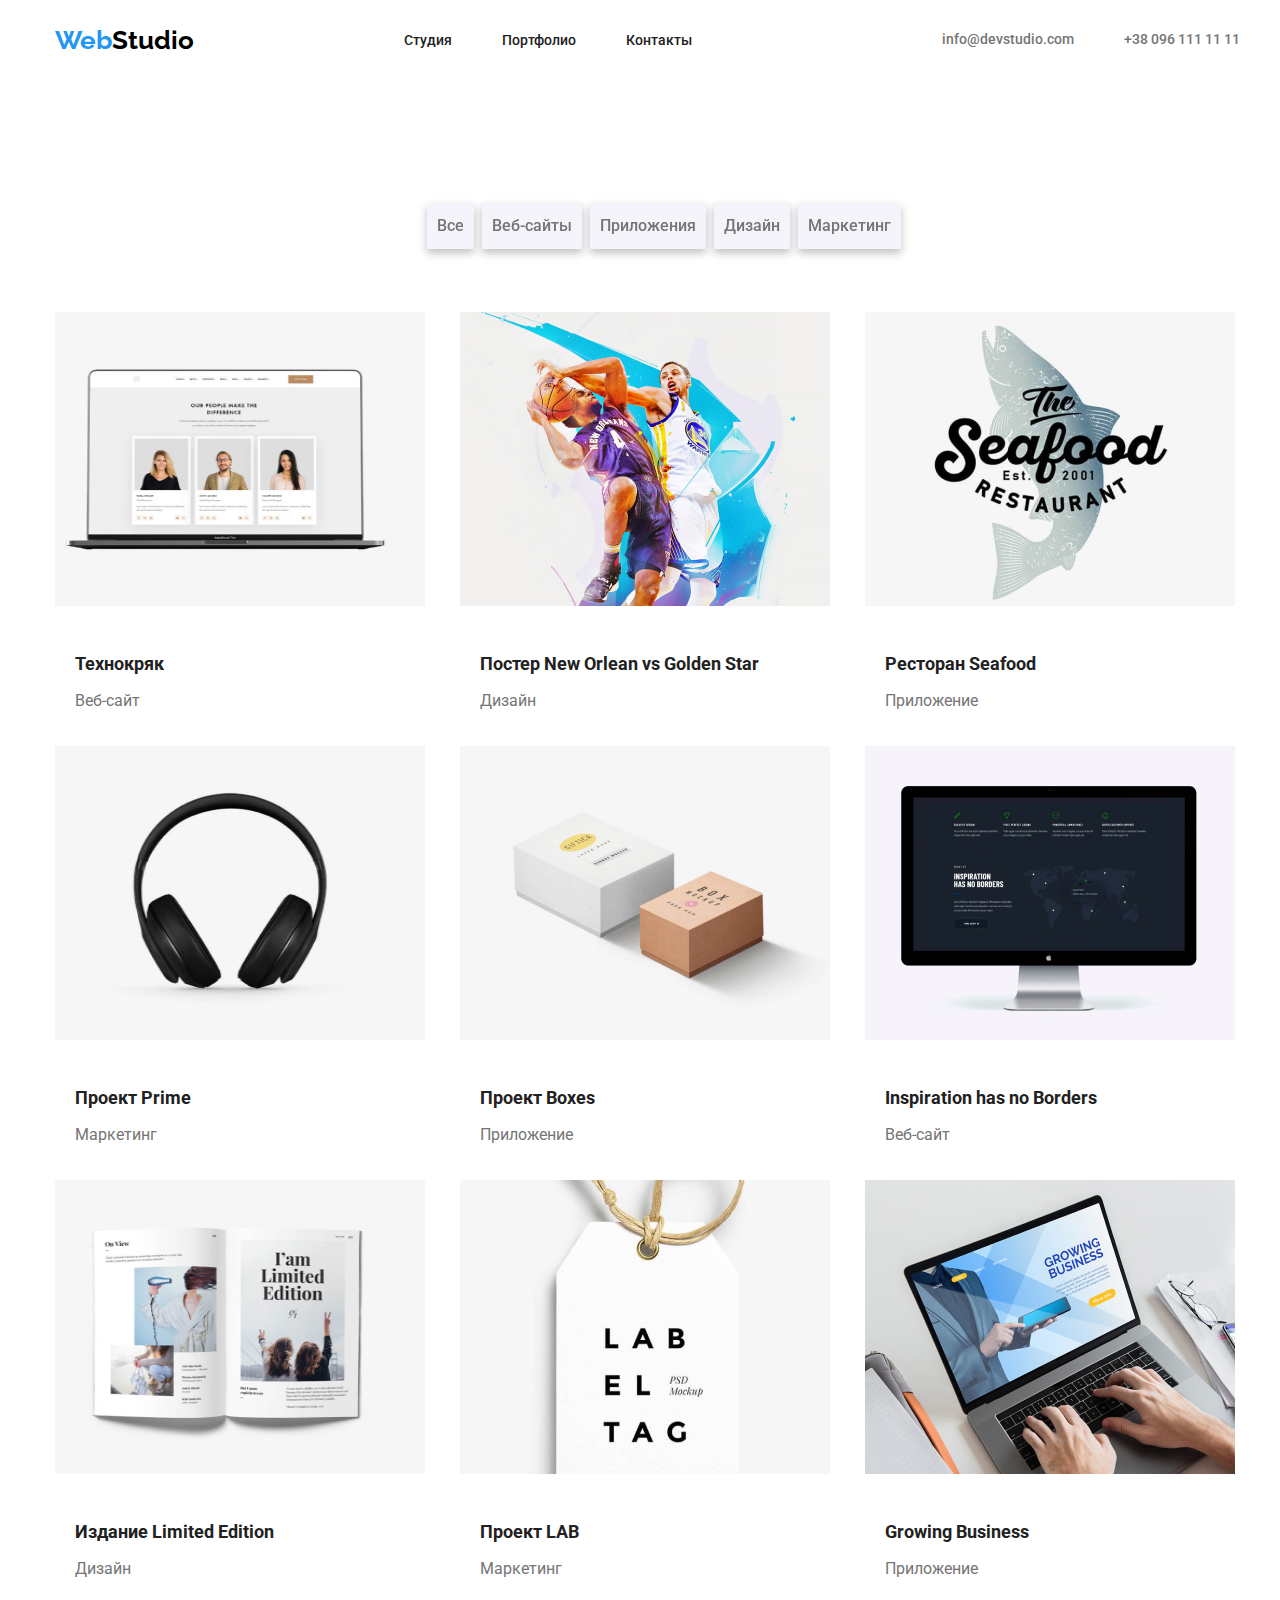
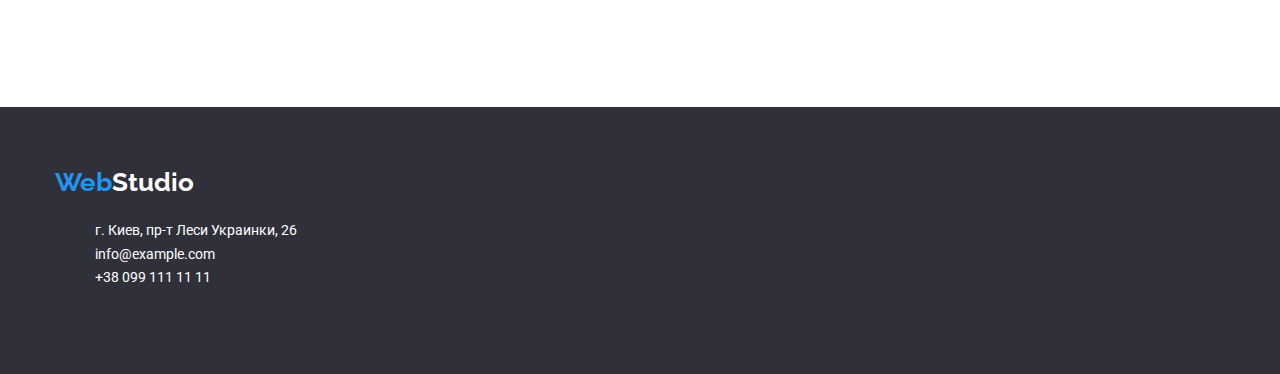
==== commit 62ae8804: "Update portfolio.html" ====
--- a/portfolio.html
+++ b/portfolio.html
@@ -14,9 +14,9 @@
   </head>
   <body>
       <header>
-        <div class="container"> 
+         <div class="container"> 
           <div class="main-nav">
-          <a class="logo" href="">Web<span class="black-texst">Studio</span> </a>
+          <a class="logo" href="./index.html">Web<span class="black-texst">Studio</span> </a>
        <nav >
         <ul class="site-nav">
           <li class="item">
@@ -60,21 +60,19 @@
            </ul> 
            </div>
           </section>
-        
-         
             <section>
                <div class="container">
                <ul class="portfolio-list">
-           <li class="portfolio-list-item">
-            <img
-              class="img"
-              src="./images/imgproject1.jpg"
-              alt="Project1"
-              width="370px"
-            />
-            <div class="card-content"><h2 class="portfolio-item-title">Технокряк</h2>
-            <p class="portfolio-item-divide">Веб-сайт</p></div>
-           </li>
+                <li class="portfolio-list-item">
+                 <img
+                 class="img"
+                 src="./images/imgproject1.jpg"
+                 alt="Project1"
+                 width="370px"
+                  />
+                 <div class="card-content"><h2 class="portfolio-item-title">Технокряк</h2>
+                 <p class="portfolio-item-divide">Веб-сайт</p></div>
+                </li>
            <li class="portfolio-list-item">
             <img
               class="img"
@@ -107,7 +105,7 @@
             <div class="card-content"> <h2 class="portfolio-item-title">Проект Prime</h2>
             <p class="portfolio-item-divide">Маркетинг</p></div>
            </li>
-           li class="portfolio-list-item">
+           <li class="portfolio-list-item">
             <img
               class="img"
               src="./images/imgproject5.jpg"
@@ -166,7 +164,7 @@
     </main>
     <footer class="footer">
       <div class="container">
-         <a href=""
+         <a href="./index.html"
         ><span class="logo">Web<nobr class="white-texst">Studio</nobr></span></a
       >
       <address class="address-section">
@@ -184,7 +182,7 @@
             >
           </li>
           <li>
-            <a class="contacts-footer" href="+380991111111"
+            <a class="contact-footer" href="+380991111111"
               >+38 099 111 11 11</a>
           </li>
         </ul>
--- a/css/styles.css
+++ b/css/styles.css
@@ -4,7 +4,7 @@
   --accent-color: #2196f3;
   --primary-white-color: #ffffff;
   --section-bg-color: #2f303a;
-  --button-bg-color: #f5f4fa;
+  --button-bg-color: #F5F4FA;;
   --black-texst-color: #000000;
 }
 body {
@@ -39,7 +39,11 @@
   background: var(--accent-color);
   cursor: pointer;
 }
-
+.title-section{
+  background-color: #F5F4FA;
+  padding-top: 94px;
+  padding-bottom: 94px;
+}
 .title {
   font-size: 36px;
   font-weight: 700;
@@ -101,12 +105,13 @@
   margin-left: -30px;
 }
  .portfolio-list-item {
-  flex-basis: calc(100% / 3 - 30px);
+  flex-basis: calc(100%/3 - 30px);
   margin-top: 30px;
   margin-left: 30px;
   width: 370px;
   height: 404px;
 }
+
 .img {
   display: block;
   width: 370px;
@@ -189,6 +194,8 @@
   cursor: pointer;
   padding-top: 6px;
   padding-bottom: 6px;
+  filter: drop-shadow(0px 4px 4px rgba(0, 0, 0, 0.25));
+  border: 4px solid transparent;
 }
 .secondary-button:hover,
 .secondary-button:focus {
@@ -207,6 +214,7 @@
   margin-right: 0;}
   .contact-title{
     display: flex;
+    
   }
 .contact-item{
     margin-right: 50px;
@@ -219,6 +227,7 @@
 align-items: center;
 justify-content: space-between;
 padding-bottom: 94px;
+outline-color: #ECECEC;
   }
 .contact-link {
   font-size: 14px;
@@ -248,30 +257,25 @@
   line-height: 1.7;
   color: var(--primary-white-color);
   margin-bottom: 9px;
-}
-.contact-footer:last-child{
-  margin-bottom: 0px;
+
 }
 .footer{
    background: var(--section-bg-color);
-   width: 1600px;
-   height: 252px;
-   margin: 0;
-   padding: 0;
-}
-
+   padding: 60px 0;
+}
+.section{
+  padding-top: 94px;
+  padding-bottom: 94px;
+}
 
 .hero-section {
   background: var(--section-bg-color);
   padding: 200px 0;
   text-align: center;
 }
-.footer{
-  height: 252px;
-  width: 1200px;
-}
 .address-section {
   font-style: normal;
+  margin-top: 20px;
 }
 .footer-main{
   padding-top: 60px;
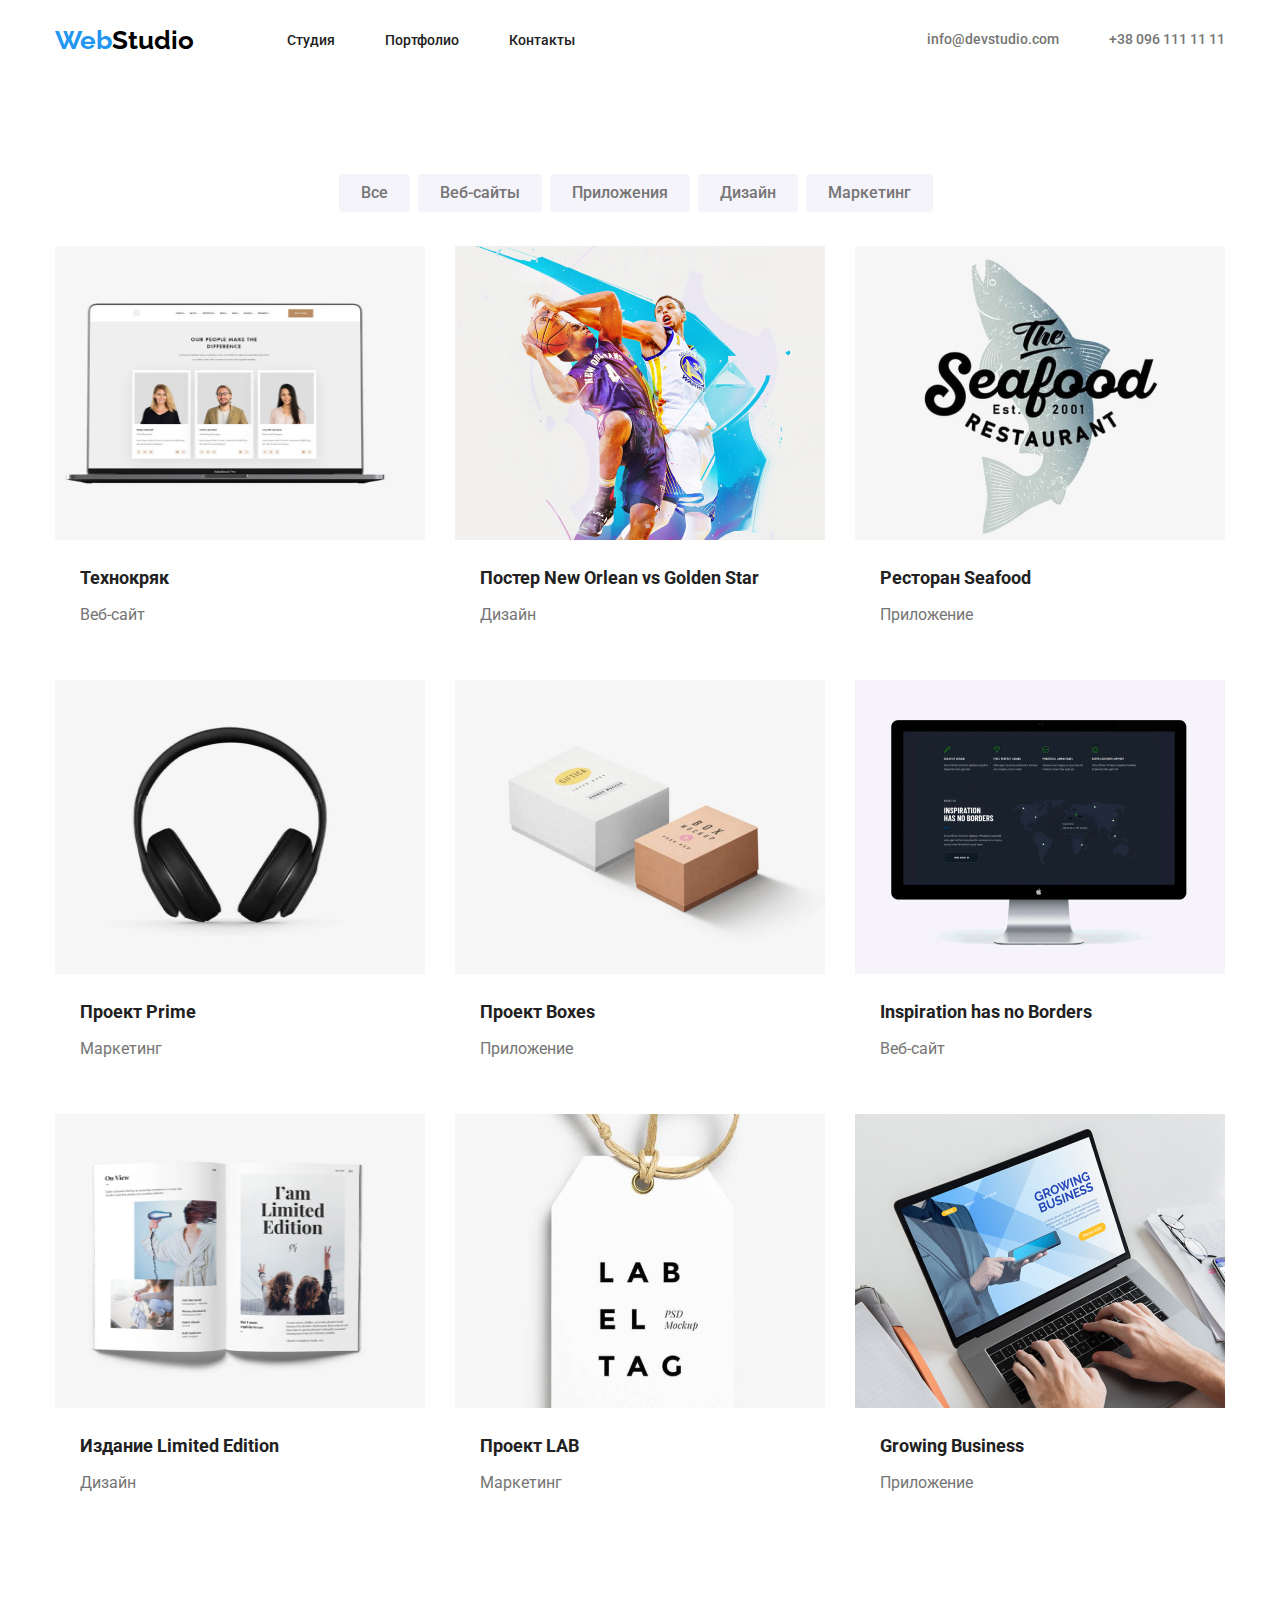
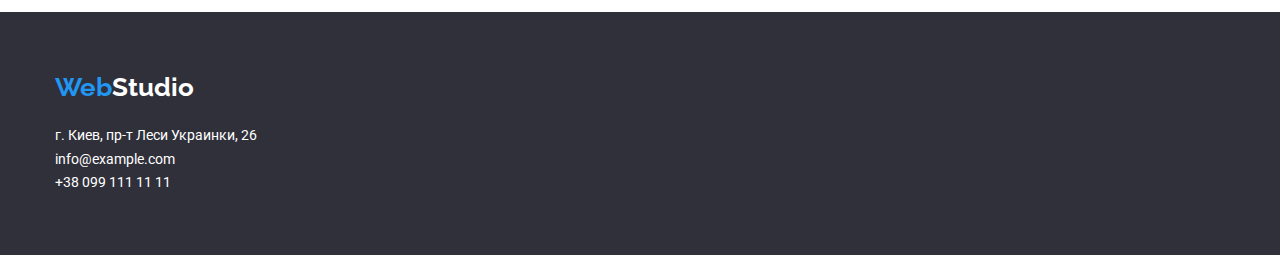
==== commit 1357913e: "Update portfolio.html" ====
--- a/portfolio.html
+++ b/portfolio.html
@@ -14,8 +14,7 @@
   </head>
   <body>
       <header>
-         <div class="container"> 
-          <div class="main-nav">
+        <div class="container main-nav"> 
           <a class="logo" href="./index.html">Web<span class="black-texst">Studio</span> </a>
        <nav >
         <ul class="site-nav">
@@ -36,7 +35,6 @@
           <a class="contact-link" href="">+38 096 111 11 11</a>
         </li>
        </ul>
-        </div>
       </div>
     </header>
     <main>
--- a/css/styles.css
+++ b/css/styles.css
@@ -20,6 +20,8 @@
 
 ul {
   list-style: none;
+  padding: 0;
+  margin: 0;
 }
 a {
   text-decoration: none;
@@ -30,6 +32,7 @@
   line-height: 1.36;
   color: var(--primary-white-color);
   background-color: var(--section-bg-color);
+  margin-bottom: 90px;
 }
 .primary-button {
   font-size: 16px;
@@ -38,6 +41,9 @@
   color: var(--primary-white-color);
   background: var(--accent-color);
   cursor: pointer;
+  border: none;
+  border-radius: 4px;
+  padding: 10px 32px;
 }
 .title-section{
   background-color: #F5F4FA;
@@ -49,8 +55,7 @@
   font-weight: 700;
   line-height: 1.17;
   color: var(--title-text-color);
-  display: flex;
-  justify-content: center;
+ text-align: center;
   margin-bottom: 50px;
 }
 .tittle-img{
@@ -68,9 +73,7 @@
 }
 .benefit-section{
   display: flex;
-  padding-top: 94px;
-  padding-left: 0px;
-  justify-content: space-around;
+  justify-content: space-between;
   
 }
 .benefit-title {
@@ -123,7 +126,6 @@
   line-height: 2;
   color: var(--title-text-color);
   font-size: 18px;
-  margin-top: 20px;
 }
 .portfolio-item-divide {
   font-size: 16px;
@@ -132,10 +134,13 @@
   margin-top: 4px;
 }
 .card-content{
-  padding: 20px;
+  padding: 20px 24px;
+  border: 1px solid var(--primary-white-color) ;
+  border-top: none;
 }
 .team {
   display: flex;
+  justify-content: space-between;
 }
 .img-team{
    width: 270px;
@@ -143,22 +148,23 @@
   max-width: 100%;
 }
 .member-team {
-  margin-right: 30px;
-
-}
-.member-team:last-child{margin-right: 0px;}
+  border-radius: 0 0 4px 4px;
+
+}
+.about-team-member{
+  padding-top: 30px;
+  padding-bottom: 30px;
+  text-align: center;
+   background-color: var(--primary-white-color);
+}
 .name-team-member {
   font-weight: 500;
   font-size: 16px;
   line-height: 1.17;
   color: var(--title-text-color);
-  margin-top: 30px;
-  text-align: center;
 }
 .position {
   font-size: 16px;
-  margin-bottom: 30px;
-  text-align: center;
 }
 
 .link-nav {
@@ -174,6 +180,7 @@
   display: flex;
   margin: 0;
   padding: 0;
+  margin-left: 93px;
 }
 .item{
   margin-right: 50px;
@@ -192,10 +199,9 @@
   color: var(---title-text-color);
   background: var(--button-bg-color);
   cursor: pointer;
-  padding-top: 6px;
-  padding-bottom: 6px;
-  filter: drop-shadow(0px 4px 4px rgba(0, 0, 0, 0.25));
-  border: 4px solid transparent;
+  padding: 6px 22px;
+  border: none;
+  border-radius: 4px;
 }
 .secondary-button:hover,
 .secondary-button:focus {
@@ -206,6 +212,7 @@
   display: flex;
   justify-content: center;
 padding-bottom: 34px;
+padding-top: 94px;
 }
 .secondary-button-item{
   margin-right: 8px;
@@ -214,20 +221,14 @@
   margin-right: 0;}
   .contact-title{
     display: flex;
-    
+    margin-left: auto;
   }
-.contact-item{
+  .contact-item:not(:last-child){
     margin-right: 50px;
-  }
-  .contact-item:last-child{
-    margin-right: 0px;
   }
   .main-nav{
 display: flex;
 align-items: center;
-justify-content: space-between;
-padding-bottom: 94px;
-outline-color: #ECECEC;
   }
 .contact-link {
   font-size: 14px;
@@ -256,9 +257,8 @@
 .contact-footer {
   line-height: 1.7;
   color: var(--primary-white-color);
-  margin-bottom: 9px;
-
-}
+}
+.contact-footer:not(:last-child){margin-bottom: 9px;}
 .footer{
    background: var(--section-bg-color);
    padding: 60px 0;
@@ -285,7 +285,7 @@
 .container{
   width: 1200px;
   margin: 0 auto;
-  padding: 0 0 15px 15px;
+  padding: 0 15px;
 
  
 }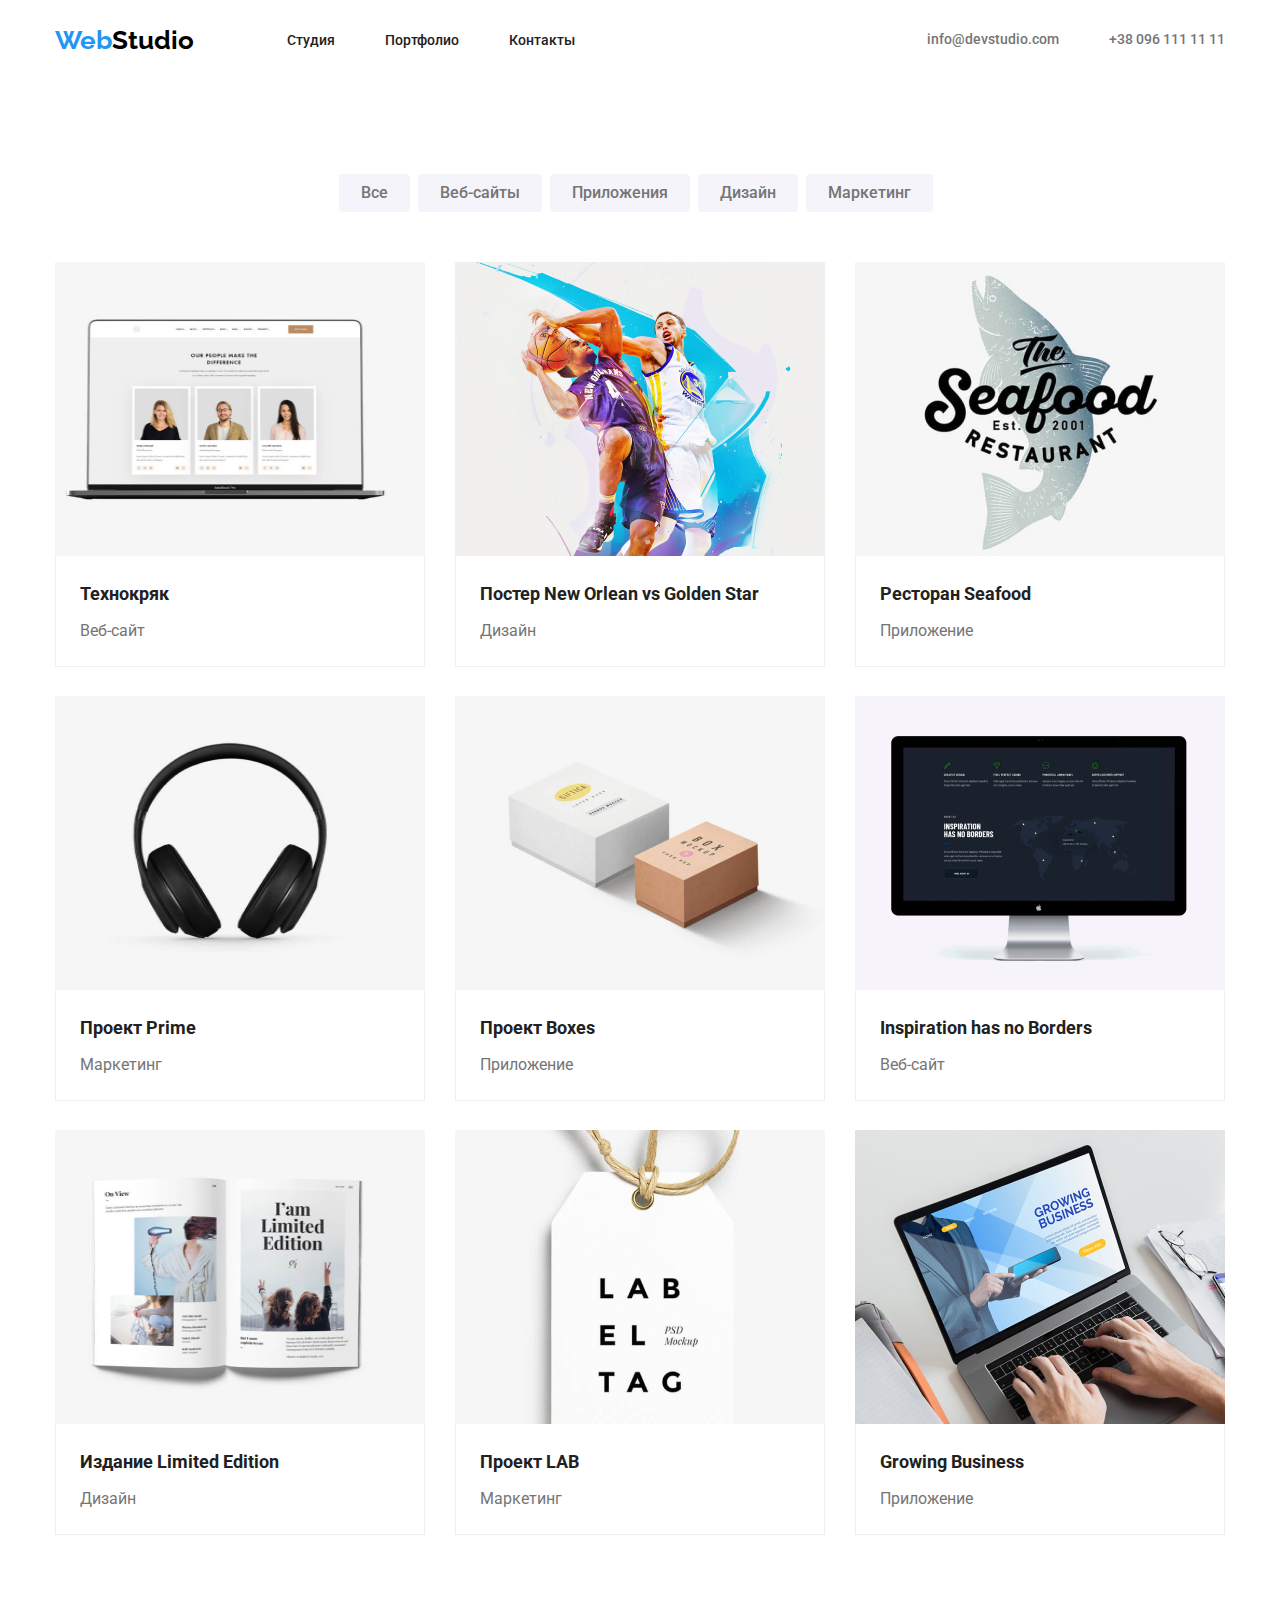
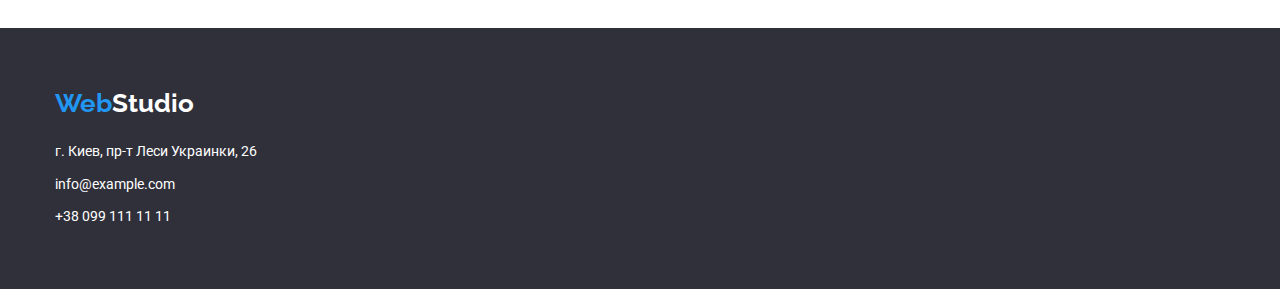
==== commit d2c9e2bc: "Update portfolio.html" ====
--- a/portfolio.html
+++ b/portfolio.html
@@ -13,10 +13,10 @@
     <link rel="stylesheet" href="./css/styles.css" />
   </head>
   <body>
-      <header>
+       <header>
         <div class="container main-nav"> 
           <a class="logo" href="./index.html">Web<span class="black-texst">Studio</span> </a>
-       <nav >
+       <nav class="nav-section">
         <ul class="site-nav">
           <li class="item">
             <a class="link-nav" href="./index.html">Студия</a>
@@ -38,8 +38,7 @@
       </div>
     </header>
     <main>
-        
-          <section>
+          <section class="section">
             <div class="container">
             <ul class="secondary-button-title">
            <li class="secondary-button-item"><button class="secondary-button" type="button">Все</button></li>
@@ -57,8 +56,7 @@
            </li>
            </ul> 
            </div>
-          </section>
-            <section>
+
                <div class="container">
                <ul class="portfolio-list">
                 <li class="portfolio-list-item">
@@ -154,38 +152,38 @@
            </li>
            </ul>
             </div>
-
-
             </section>
             
          
     </main>
-    <footer class="footer">
-      <div class="container">
+     <footer  class="footer">
+        <section >
+          <div class="container">
          <a href="./index.html"
-        ><span class="logo">Web<nobr class="white-texst">Studio</nobr></span></a
+        ><span   class="logo">Web<nobr class="white-texst">Studio</nobr></span></a
       >
       <address class="address-section">
-        <ul class="contact-footer">
-          <li>
+        <ul >
+          <li class="contact-footer">
             <a
               class="contact-footer"
               href="https://www.google.com.ua/maps/place/бул.+Леси+Украинки,+26,+Киев,+02000/@50.4265841,30.5361971,17z/data=!3m1!4b1!4m9!1m2!2m1!1z0LMuINCa0LjQtdCyLCDQv9GALdGCINCb0LXRgdC4INCj0LrRgNCw0LjQvdC60LgsIDI2!3m5!1s0x40d4cf0e033ecbe9:0x57a4dffefec77da0!8m2!3d50.4265807!4d30.5383858!15sCjPQsy4g0JrQuNC10LIsINC_0YAt0YIg0JvQtdGB0Lgg0KPQutGA0LDQuNC90LrQuCwgMjaSARFjb21wb3VuZF9idWlsZGluZw?hl=ru"
               >г. Киев, пр-т Леси Украинки, 26</a
             >
           </li>
-          <li>
+          <li class="contact-footer"> 
             <a class="contact-footer" href="info@example.com"
               >info@example.com</a
             >
           </li>
-          <li>
+          <li class="contact-footer">
             <a class="contact-footer" href="+380991111111"
               >+38 099 111 11 11</a>
           </li>
         </ul>
       </address>
       </div>
+        </section>
     </footer>
   </body>
 </html>
--- a/css/styles.css
+++ b/css/styles.css
@@ -6,6 +6,7 @@
   --section-bg-color: #2f303a;
   --button-bg-color: #F5F4FA;;
   --black-texst-color: #000000;
+  --portfolio-border-color:#EEEEEE
 }
 body {
   font-family: Roboto;
@@ -17,7 +18,6 @@
 p, h1, h2, h3,h4,h5,h6{
   margin: 0;
 }
-
 ul {
   list-style: none;
   padding: 0;
@@ -32,7 +32,7 @@
   line-height: 1.36;
   color: var(--primary-white-color);
   background-color: var(--section-bg-color);
-  margin-bottom: 90px;
+  margin-bottom: 30px;
 }
 .primary-button {
   font-size: 16px;
@@ -46,35 +46,37 @@
   padding: 10px 32px;
 }
 .title-section{
-  background-color: #F5F4FA;
-  padding-top: 94px;
-  padding-bottom: 94px;
+ background-color: #F5F4FA;
+ padding: 94px 0;
 }
 .title {
   font-size: 36px;
   font-weight: 700;
   line-height: 1.17;
   color: var(--title-text-color);
- text-align: center;
+  text-align: center;
   margin-bottom: 50px;
 }
 .tittle-img{
   display: flex;
   justify-content: space-between;
 }
-
 .img-title{
   display: block;
-
   width: 100%;
   height: auto;
- max-width: 100%;
-
+}
+img {
+  display: block;
+  width: 100%;
+  height: auto;
 }
 .benefit-section{
   display: flex;
   justify-content: space-between;
-  
+}
+.section-title{
+  padding-bottom: 94px;
 }
 .benefit-title {
   font-size: 14px;
@@ -84,15 +86,8 @@
   margin-bottom: 10px;
 }
 .benefit {
-  margin-right: 30px;
   width: 270px;
 }
-.benefit:last-child{
-  margin-right: 0px;
-}
-.benefit-description {
-}
-
 .link {
   font-size: 14px;
   line-height: 1.14;
@@ -101,20 +96,15 @@
 .portfolio-list {
   display: flex;
   flex-wrap: wrap;
-  padding-bottom: 94px;
-  padding-left: 0px;
-  
   margin-top: -30px;
   margin-left: -30px;
 }
  .portfolio-list-item {
   flex-basis: calc(100%/3 - 30px);
-  margin-top: 30px;
-  margin-left: 30px;
+  margin: 30px 0 0 30px;
   width: 370px;
   height: 404px;
 }
-
 .img {
   display: block;
   width: 370px;
@@ -135,7 +125,7 @@
 }
 .card-content{
   padding: 20px 24px;
-  border: 1px solid var(--primary-white-color) ;
+  border: 1px solid var(--portfolio-border-color) ;
   border-top: none;
 }
 .team {
@@ -143,19 +133,17 @@
   justify-content: space-between;
 }
 .img-team{
-   width: 270px;
+  width: 270px;
   height: 260px;
   max-width: 100%;
 }
 .member-team {
   border-radius: 0 0 4px 4px;
-
 }
 .about-team-member{
-  padding-top: 30px;
-  padding-bottom: 30px;
+  padding: 30px 0;
   text-align: center;
-   background-color: var(--primary-white-color);
+  background-color: var(--primary-white-color);
 }
 .name-team-member {
   font-weight: 500;
@@ -166,28 +154,23 @@
 .position {
   font-size: 16px;
 }
-
 .link-nav {
   font-size: 14px;
   font-weight: 500;
   line-height: 1.17;
   color: var(--title-text-color);
   display: block;
-  padding-top: 32px;
-  padding-bottom: 32px;
+  padding: 32px 0;
 }
 .site-nav{
   display: flex;
-  margin: 0;
-  padding: 0;
-  margin-left: 93px;
-}
-.item{
-  margin-right: 50px;
-}
-.item:last-child{
-  margin-right: 0;}
-
+}
+.nav-section {
+margin-left: 93px;
+}
+.item:not(:last-child){
+margin-right: 50px;
+}
 .link-nav:hover,
 .link-nav:focus {
   color: var(--accent-color);
@@ -209,24 +192,23 @@
   background: var(--accent-color);
 }
 .secondary-button-title{
-  display: flex;
-  justify-content: center;
-padding-bottom: 34px;
-padding-top: 94px;
+display: flex;
+justify-content: center;
+margin-bottom: 50px;
 }
 .secondary-button-item{
   margin-right: 8px;
 }
 .secondary-button-item :first-child{ 
   margin-right: 0;}
-  .contact-title{
+.contact-title{
     display: flex;
     margin-left: auto;
   }
-  .contact-item:not(:last-child){
+.contact-item:not(:last-child){
     margin-right: 50px;
   }
-  .main-nav{
+.main-nav{
 display: flex;
 align-items: center;
   }
@@ -235,7 +217,6 @@
   font-weight: 500;
   line-height: 1.17;
   color: var(--primary-text-color);
-
 }
 .contact-link:hover,
 .contact-link:focus {
@@ -258,16 +239,16 @@
   line-height: 1.7;
   color: var(--primary-white-color);
 }
-.contact-footer:not(:last-child){margin-bottom: 9px;}
+.contact-footer:not(:last-child){
+  margin-bottom:  9px;
+}
 .footer{
-   background: var(--section-bg-color);
-   padding: 60px 0;
+  background: var(--section-bg-color);
+  padding: 60px 0;
 }
 .section{
-  padding-top: 94px;
-  padding-bottom: 94px;
-}
-
+  padding: 94px 0;
+}
 .hero-section {
   background: var(--section-bg-color);
   padding: 200px 0;
@@ -278,14 +259,10 @@
   margin-top: 20px;
 }
 .footer-main{
-  padding-top: 60px;
-  padding-bottom: 60px;
-
+padding: 60px 0;
 }
 .container{
   width: 1200px;
   margin: 0 auto;
   padding: 0 15px;
-
- 
 }